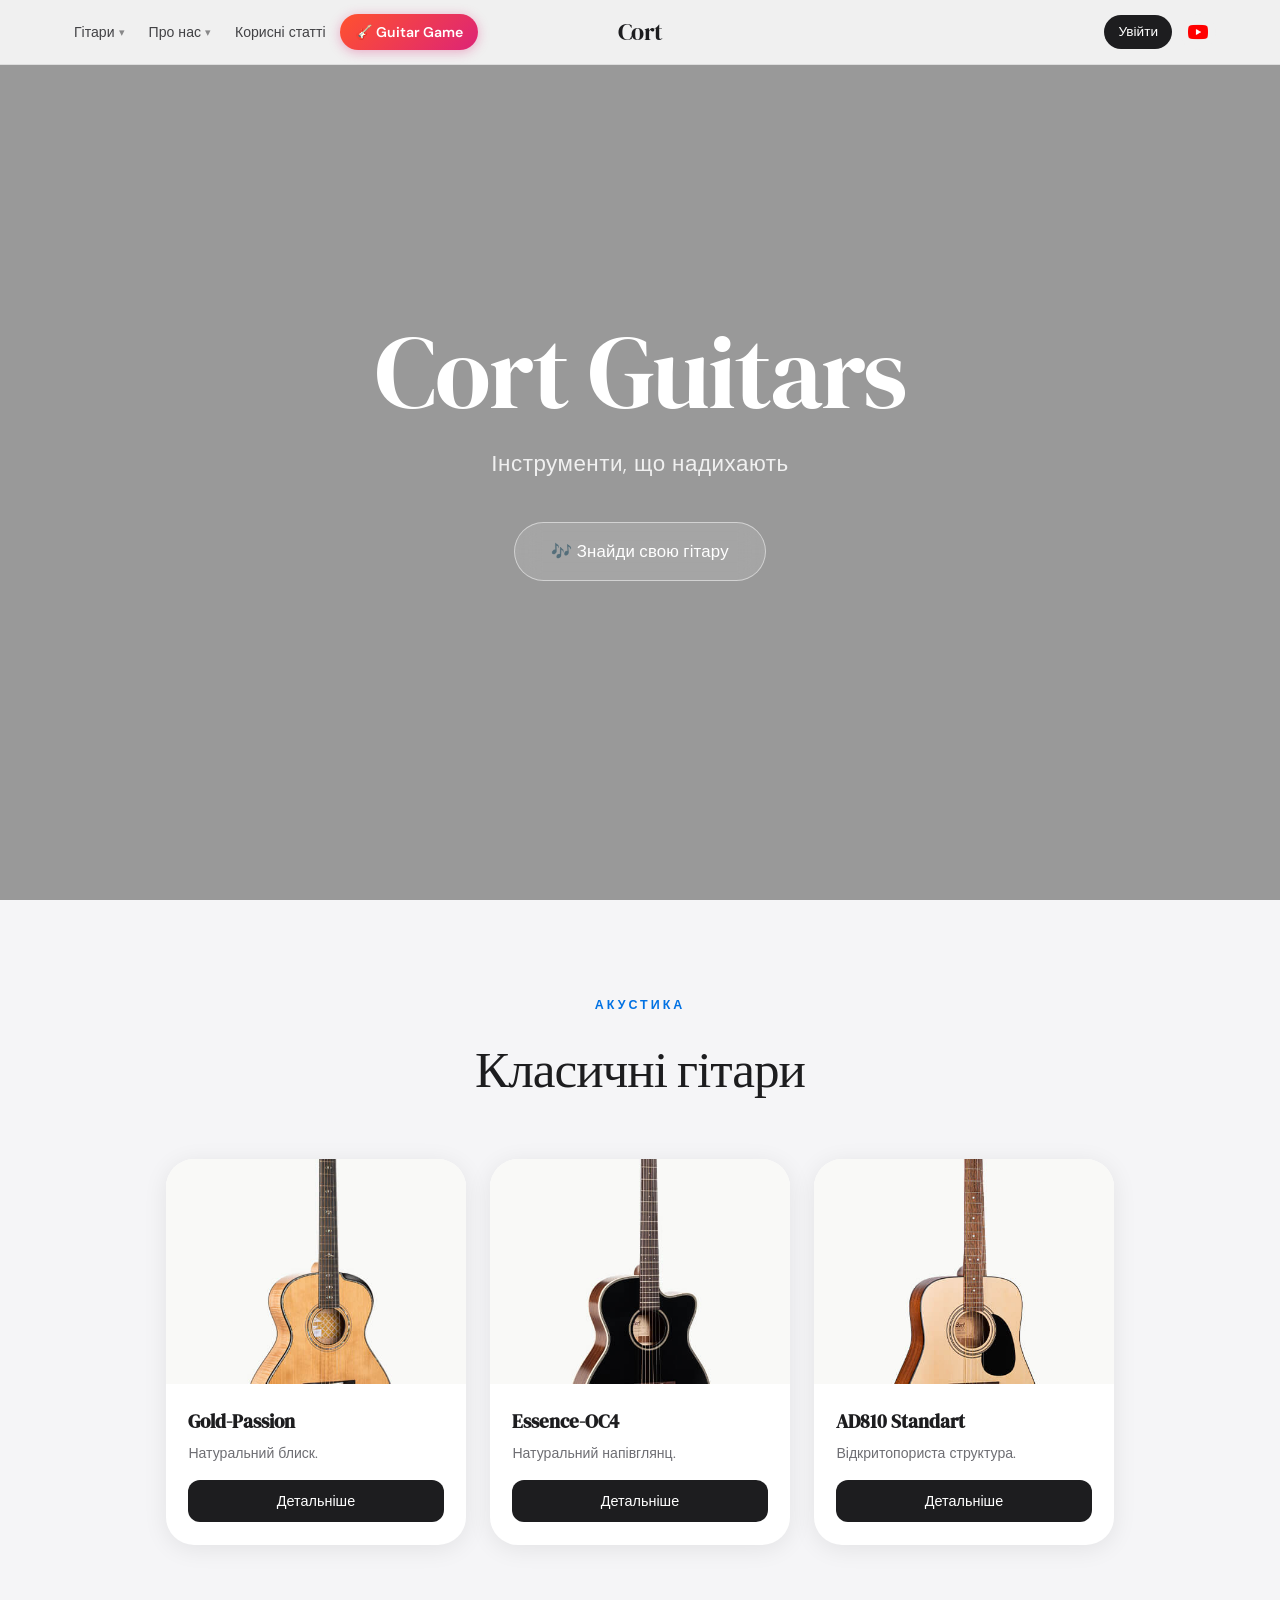
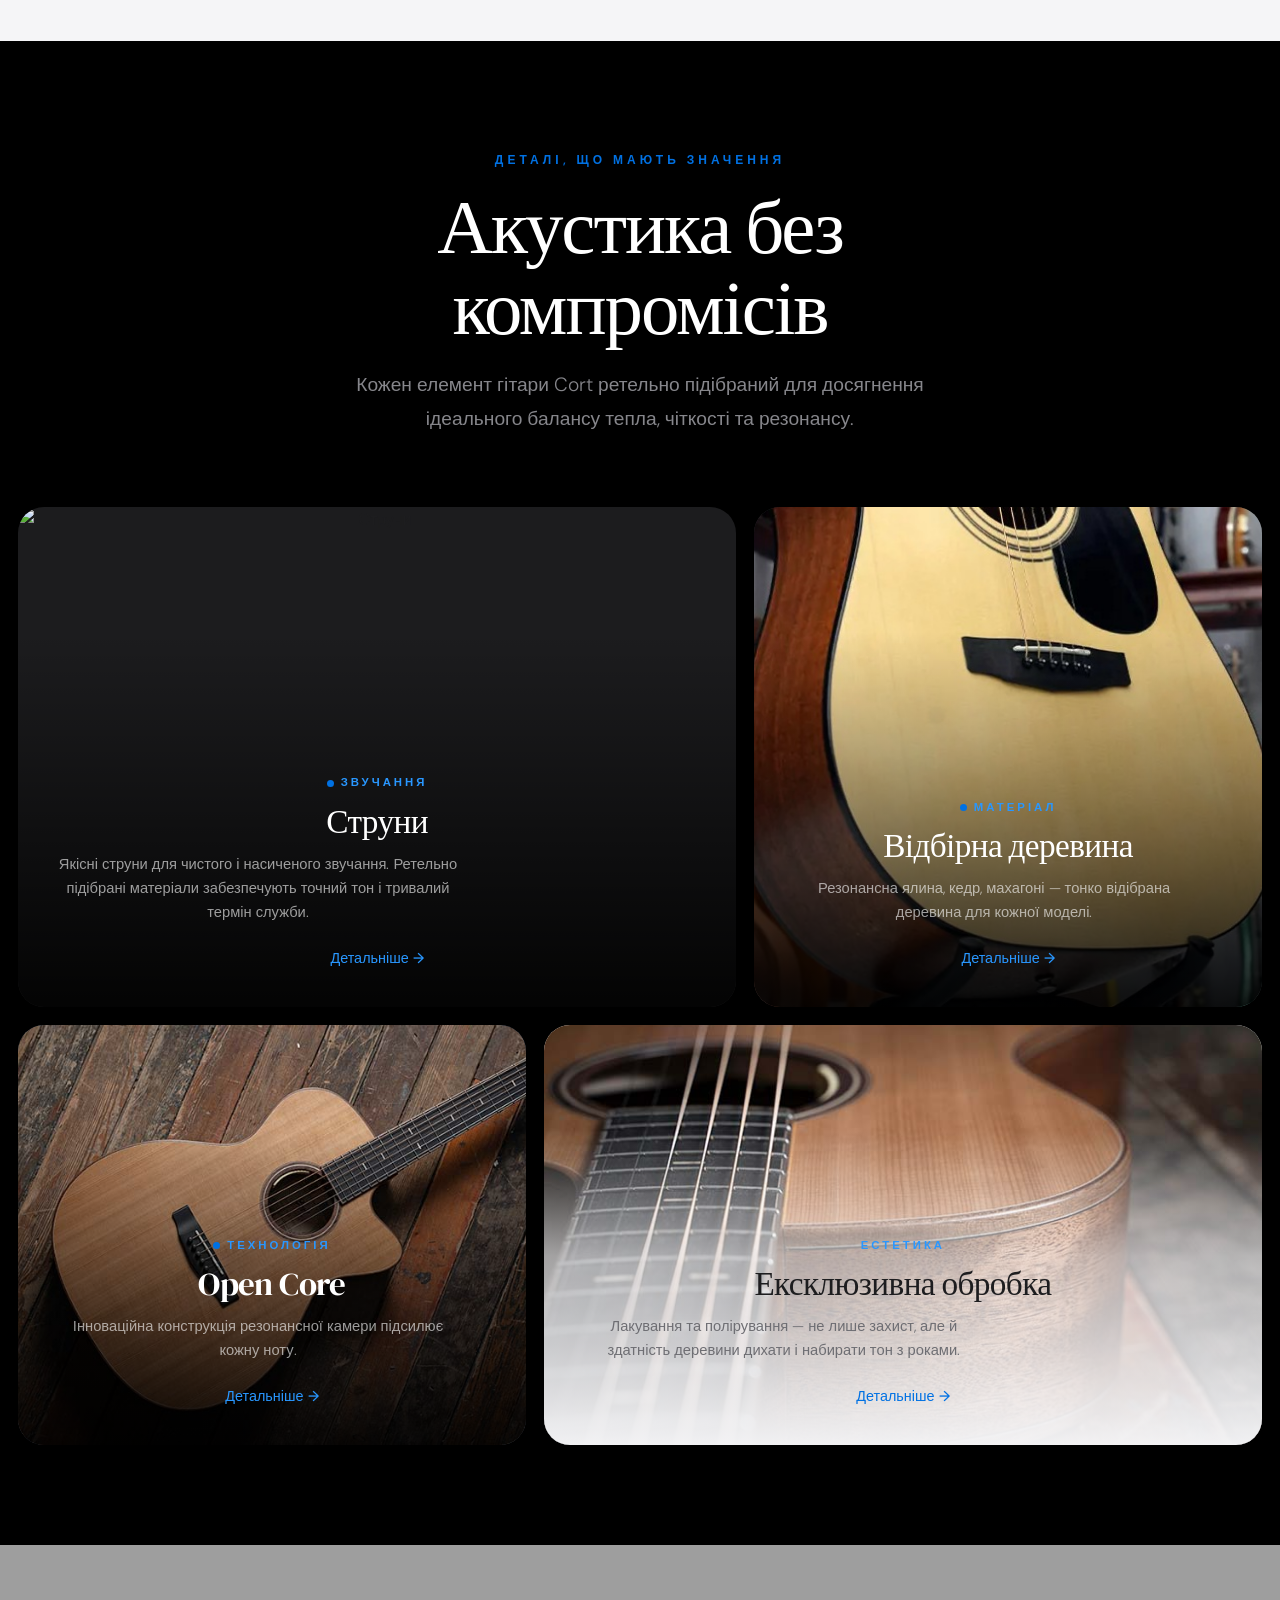
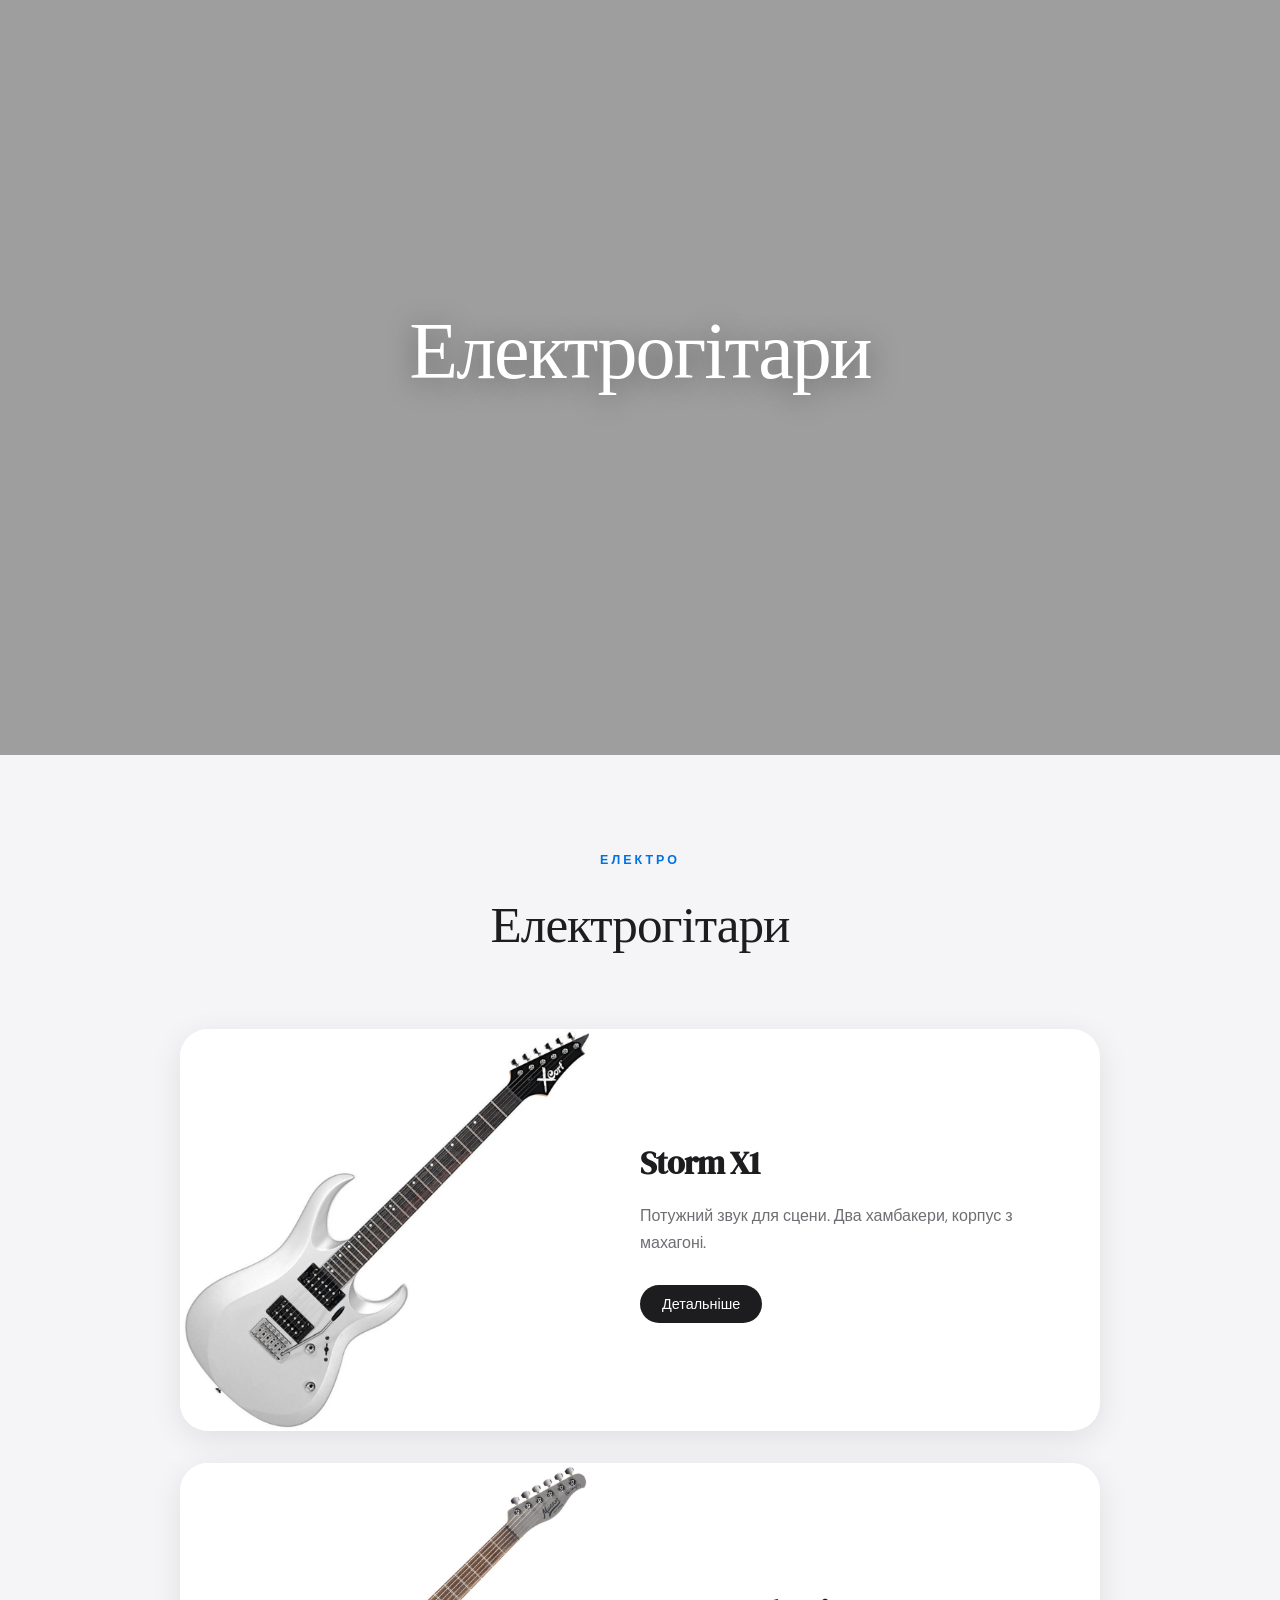
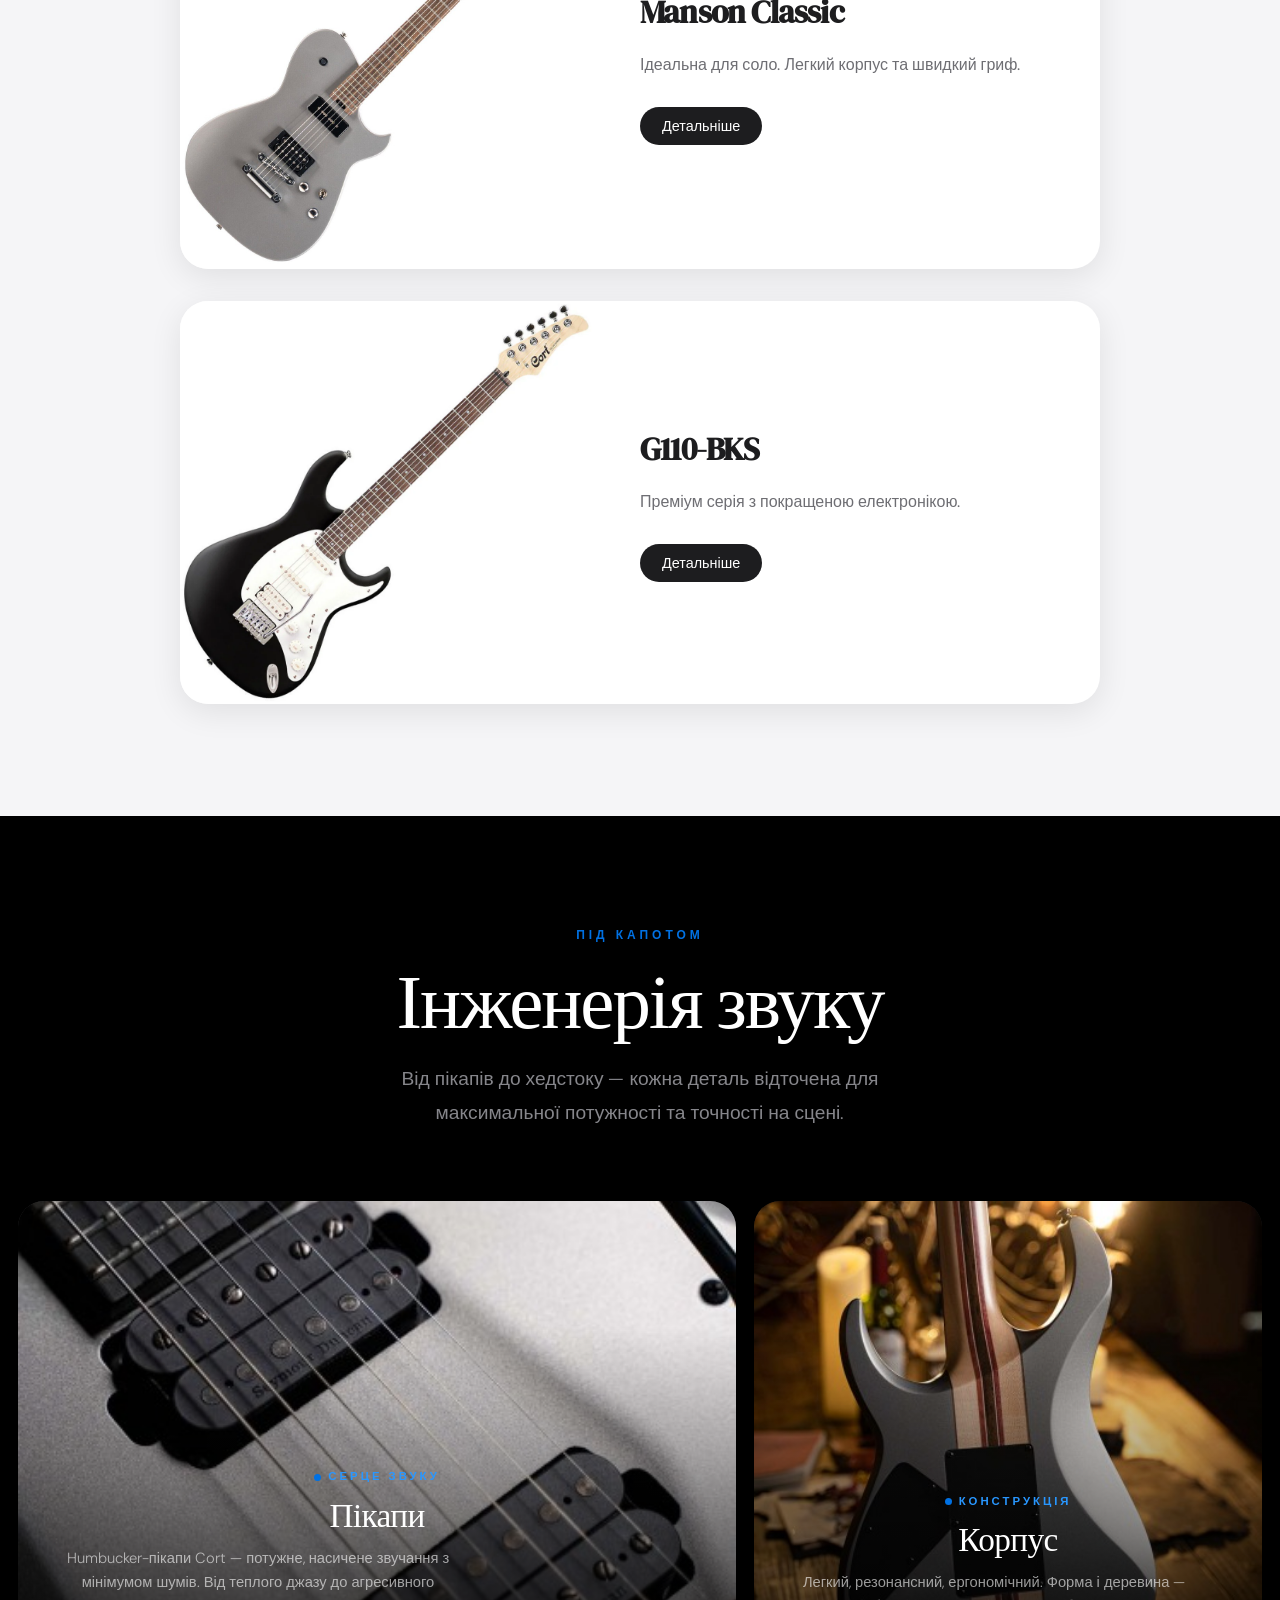
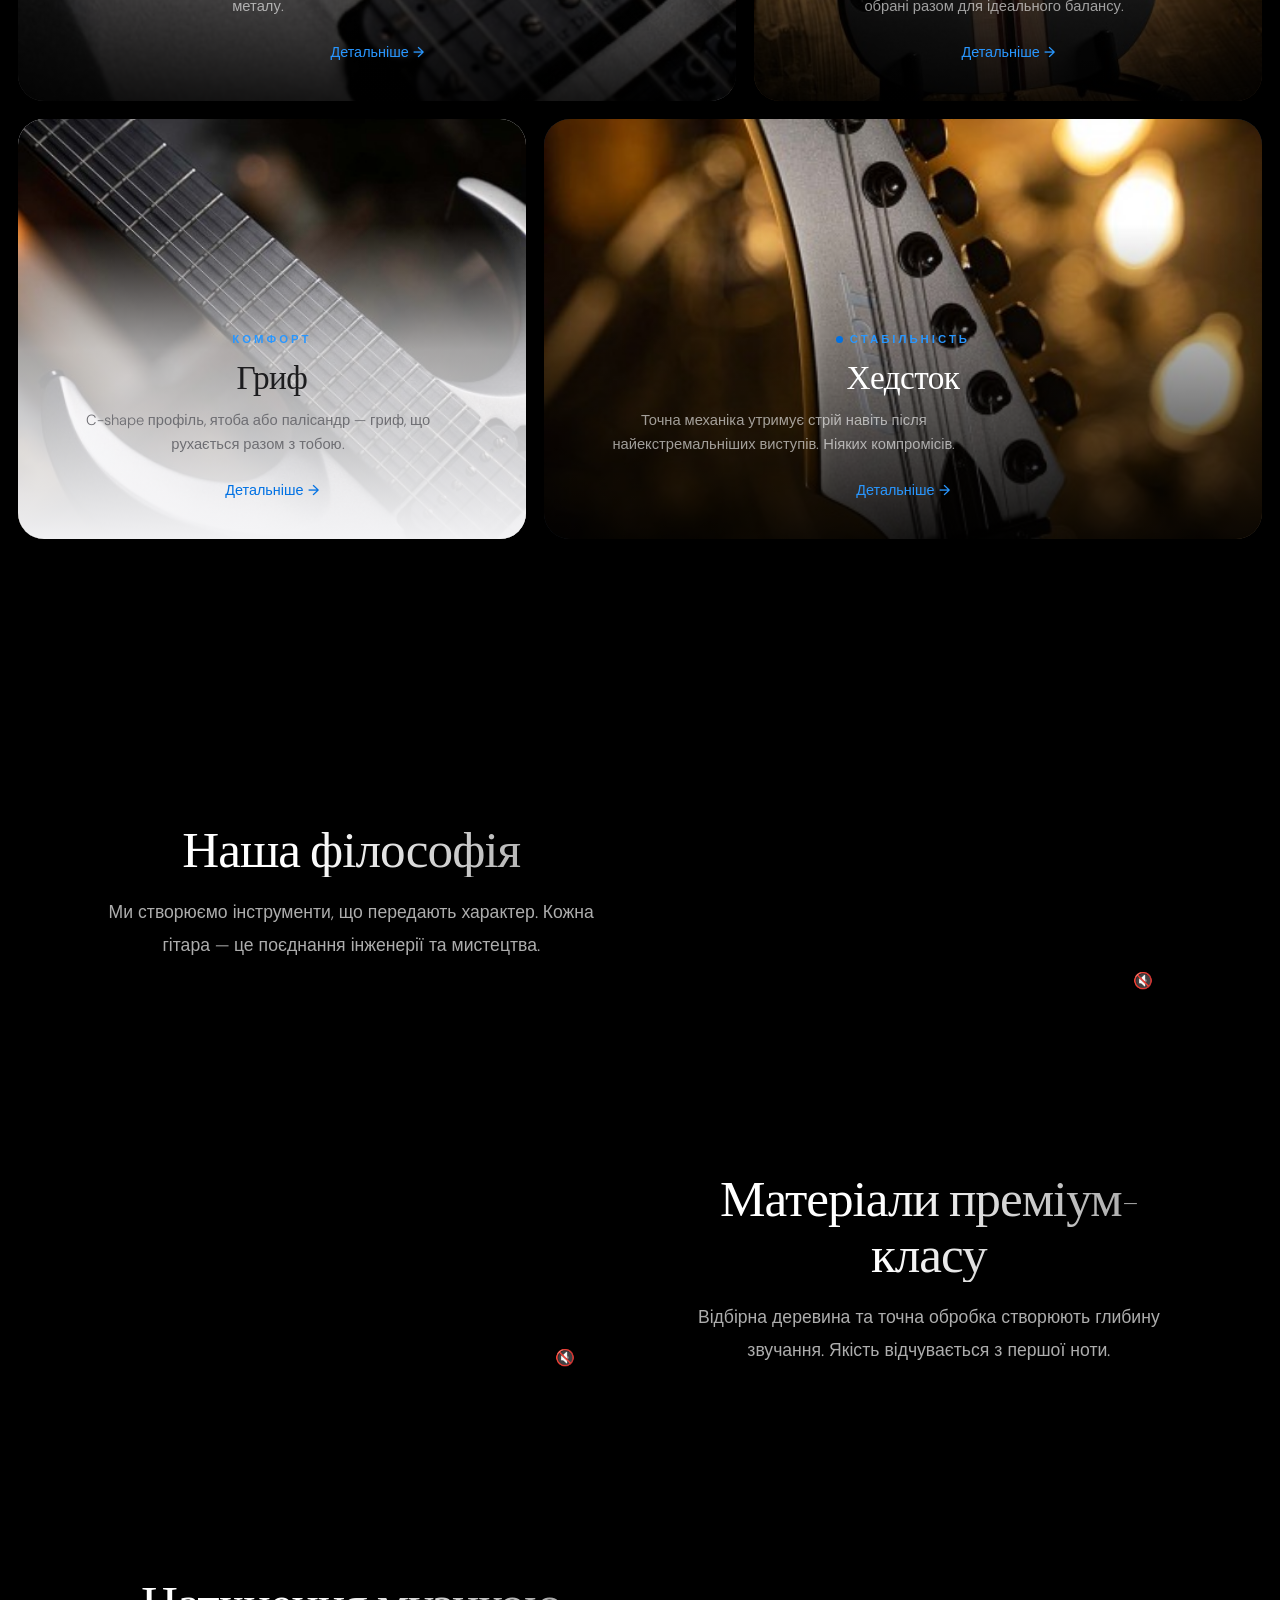
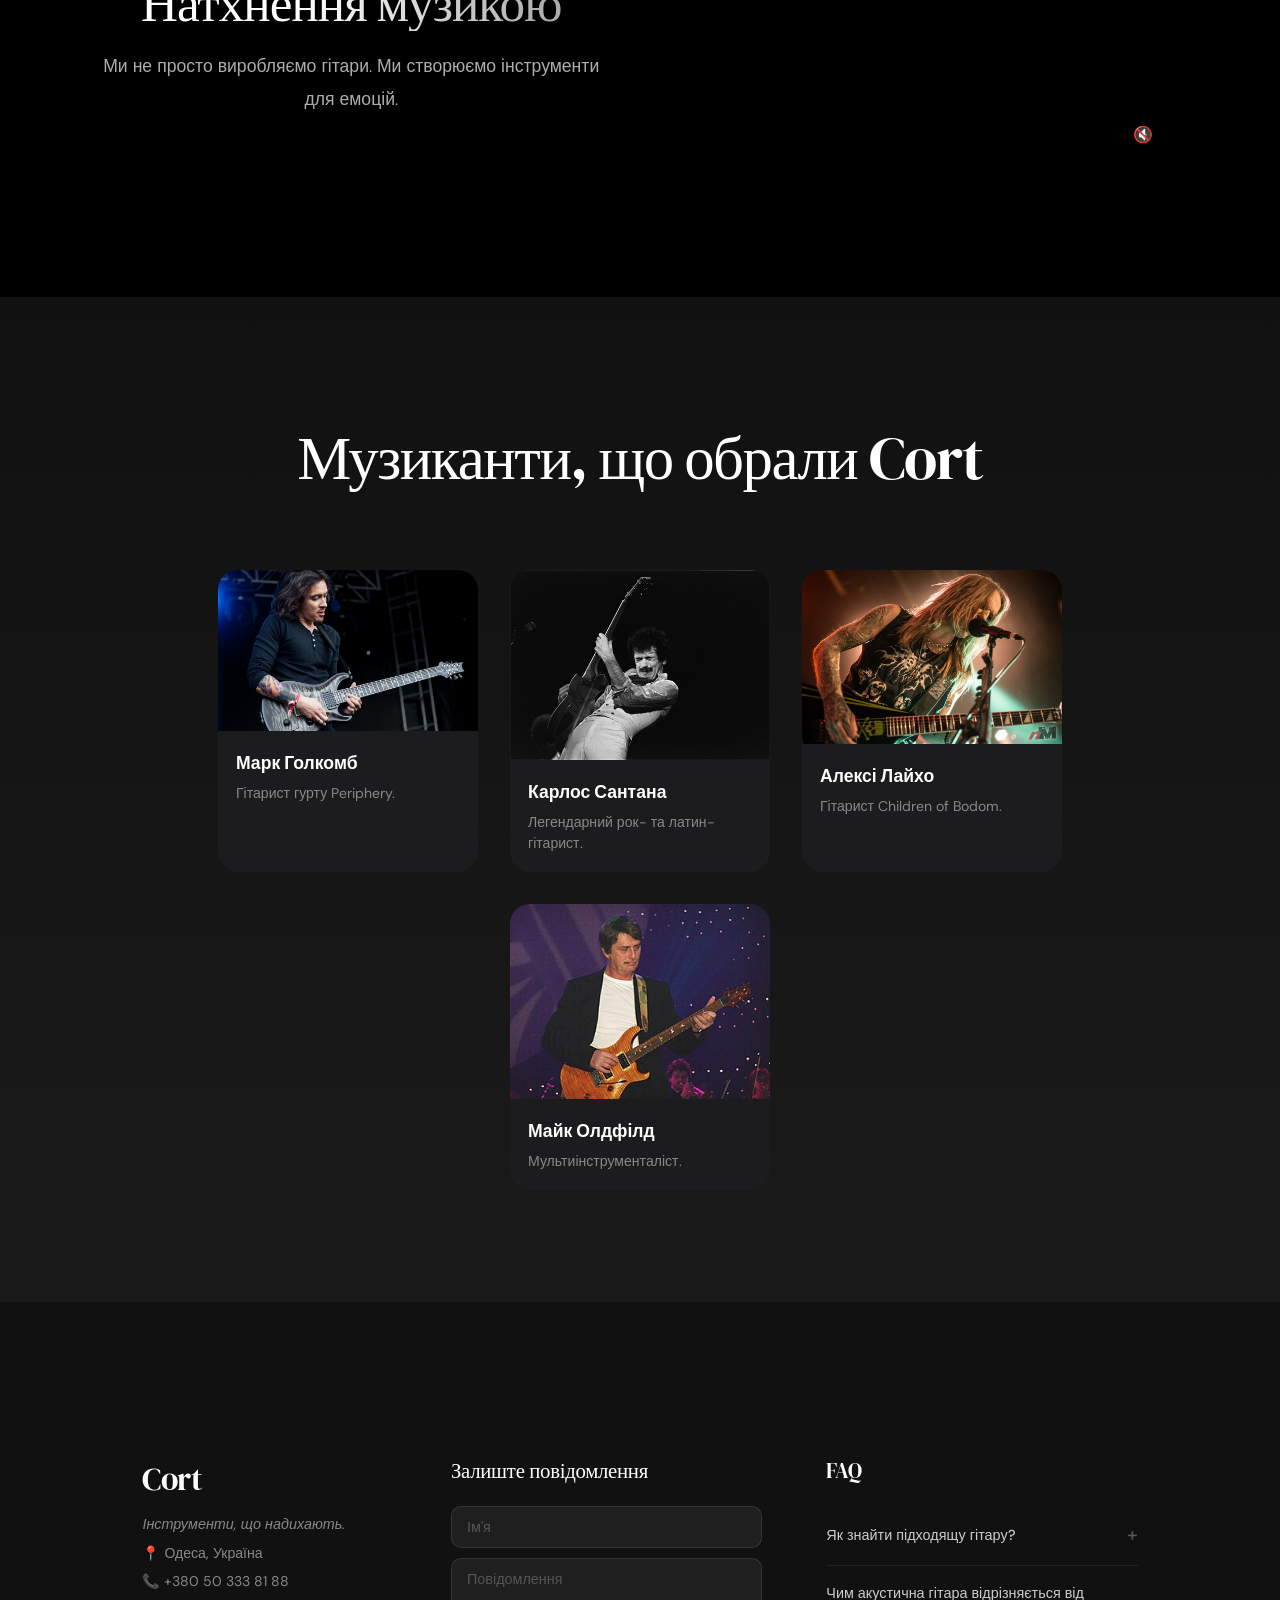
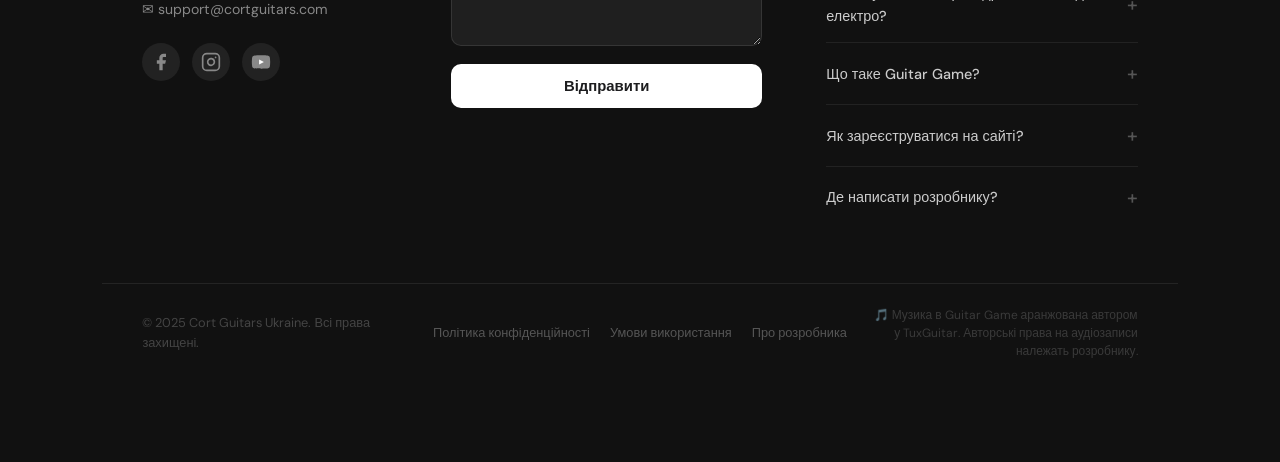
==== index.html @ 2a9e4565 "first commit" ====
<!DOCTYPE html>
<html lang="uk">
<head>
  <meta charset="UTF-8">
  <meta name="viewport" content="width=device-width, initial-scale=1.0, viewport-fit=cover">
  <title>Cort Guitars</title>
  <link rel="stylesheet" href="css/style.css">
</head>
<body>

<header class="navbar">
  <div class="navbar-container">
    <div class="logo">Cort</div>

    <nav class="nav-left" id="navLeft">

      <div class="nav-dropdown" id="dd-guitars">
        <button class="nav-dropdown-trigger" aria-expanded="false">Гітари</button>
        <div class="nav-dropdown-menu">
          <a href="#section1"><span class="dd-icon">&#127928;</span> Акустичні гітари</a>
          <a href="#electric-guitars"><span class="dd-icon">&#9889;</span> Електрогітари</a>
        </div>
      </div>

      <div class="nav-dropdown" id="dd-about">
        <button class="nav-dropdown-trigger" aria-expanded="false">Про нас</button>
        <div class="nav-dropdown-menu">
          <a href="#about-premium"><span class="dd-icon">&#127981;</span> Про компанію</a>
          <a href="about-developer.html"><span class="dd-icon">&#128104;&#8205;&#128187;</span> Про розробника</a>
        </div>
      </div>

      <a href="blog.html">Корисні статті</a>
      <a href="game.html" class="game-btn">&#127928; Guitar Game</a>
    </nav>

    <div class="nav-right">
      <a href="auth.html" class="btn" id="registerBtn">Увійти</a>
      <div id="userContainer" style="display:none; align-items:center; gap:0.5rem;">
        <img src="images/user-icon.png" alt="User" style="width:28px;height:28px;border-radius:50%;object-fit:cover;">
        <span id="userName" style="font-size:0.82rem;max-width:110px;overflow:hidden;text-overflow:ellipsis;white-space:nowrap;color:#232323;"></span>
      </div>
      <a href="https://www.youtube.com/@CortGuitarCo" class="yt-btn" title="YouTube" target="_blank" rel="noopener">
        <img src="images/youtube-logo.png" alt="YouTube">
      </a>
    </div>

    <button class="burger" id="burgerBtn" aria-label="Меню" aria-expanded="false">
      <span></span><span></span><span></span>
    </button>
  </div>
</header>

<!-- HERO -->
<section id="hero">
  <div class="hero-content">
    <h1>Cort Guitars</h1>
    <p>Інструменти, що надихають</p>
    <a href="guitar-quiz.html" class="btn btn-quiz">&#127926; Знайди свою гітару</a>
  </div>
</section>

<!-- КЛАСИЧНІ ГІТАРИ -->
<section id="section1">
  <span class="section-eyebrow">Акустика</span>
  <h2 class="section-title">Класичні гітари</h2>
  <div class="cards-container">
    <div class="card">
      <img src="images/Cort1.jpg" alt="Gold-Passion">
      <div class="card-body">
        <h3>Gold-Passion</h3>
        <p>Натуральний блиск.</p>
        <button class="details-btn" data-index="0">Детальніше</button>
      </div>
    </div>
    <div class="card">
      <img src="images/Cort2.jpg" alt="Essence-OC4">
      <div class="card-body">
        <h3>Essence-OC4</h3>
        <p>Натуральний напівглянц.</p>
        <button class="details-btn" data-index="1">Детальніше</button>
      </div>
    </div>
    <div class="card">
      <img src="images/Cort3.jpg" alt="AD810 Standart">
      <div class="card-body">
        <h3>AD810 Standart</h3>
        <p>Відкритопориста структура.</p>
        <button class="details-btn" data-index="2">Детальніше</button>
      </div>
    </div>
  </div>
</section>

<!-- Модалка класичних гітар -->
<div id="guitarSectionModal" class="modal">
  <div class="modal-content">
    <span id="closeSectionModal" class="close">&times;</span>
    <img id="modalSectionImg" src="" alt="">
    <h3 id="modalSectionTitle"></h3>
    <p id="modalSectionDesc"></p>
  </div>
</div>

<!-- ХАРАКТЕРИСТИКИ АКУСТИЧНИХ — BENTO -->
<section id="features" class="apple-features-section">
  <div class="apple-section-header">
    <span class="section-eyebrow">Деталі, що мають значення</span>
    <h2>Акустика без компромісів</h2>
    <p>Кожен елемент гітари Cort ретельно підібраний для досягнення ідеального балансу тепла, чіткості та резонансу.</p>
  </div>
  <div class="apple-bento">

    <div class="bento-cell bento-cell--large bento-cell--dark">
      <img src="images/strings.jpg" alt="Струни" class="bento-cell__img">
      <div class="bento-cell__overlay"></div>
      <div class="bento-cell__body">
        <span class="bento-cell__eyebrow"><span class="bento-cell__dot"></span>Звучання</span>
        <h3 class="bento-cell__title">Струни</h3>
        <p class="bento-cell__desc">Якісні струни для чистого і насиченого звучання. Ретельно підібрані матеріали забезпечують точний тон і тривалий термін служби.</p>
        <button class="bento-cell__btn feature-btn" data-feature="strings">Детальніше</button>
      </div>
    </div>

    <div class="bento-cell bento-cell--medium bento-cell--stone">
      <img src="images/wood.jpg" alt="Дерево" class="bento-cell__img">
      <div class="bento-cell__overlay"></div>
      <div class="bento-cell__body">
        <span class="bento-cell__eyebrow"><span class="bento-cell__dot"></span>Матеріал</span>
        <h3 class="bento-cell__title">Відбірна деревина</h3>
        <p class="bento-cell__desc">Резонансна ялина, кедр, махагоні — тонко відібрана деревина для кожної моделі.</p>
        <button class="bento-cell__btn feature-btn" data-feature="wood">Детальніше</button>
      </div>
    </div>

    <div class="bento-cell bento-cell--medium-r bento-cell--blue">
      <img src="images/opencore.jpg" alt="Open Core" class="bento-cell__img">
      <div class="bento-cell__overlay"></div>
      <div class="bento-cell__body">
        <span class="bento-cell__eyebrow"><span class="bento-cell__dot"></span>Технологія</span>
        <h3 class="bento-cell__title">Open Core</h3>
        <p class="bento-cell__desc">Інноваційна конструкція резонансної камери підсилює кожну ноту.</p>
        <button class="bento-cell__btn feature-btn" data-feature="open-core">Детальніше</button>
      </div>
    </div>

    <div class="bento-cell bento-cell--large-r bento-cell--cream">
      <img src="images/finish.jpg" alt="Обробка" class="bento-cell__img">
      <div class="bento-cell__overlay-light"></div>
      <div class="bento-cell__body bento-cell__body--light">
        <span class="bento-cell__eyebrow">Естетика</span>
        <h3 class="bento-cell__title bento-cell__title--dark">Ексклюзивна обробка</h3>
        <p class="bento-cell__desc bento-cell__desc--dark">Лакування та полірування — не лише захист, але й здатність деревини дихати і набирати тон з роками.</p>
        <button class="bento-cell__btn bento-cell__btn--dark feature-btn" data-feature="finish">Детальніше</button>
      </div>
    </div>

  </div>
</section>

<!-- Модалка характеристик класичних -->
<div id="featureModal" class="modal">
  <div class="modal-content">
    <span class="close">&times;</span>
    <img id="featureModalImg" src="" alt="">
    <h3 id="featureModalTitle"></h3>
    <p id="featureModalDesc"></p>
    <video id="featureModalVideo" controls style="width:100%;margin-top:1rem;">
      <source src="" type="video/mp4">
    </video>
  </div>
</div>

<!-- ELECTRIC HERO -->
<div class="electric-hero">
  <video class="electric-video" autoplay muted loop playsinline>
    <source src="videos/electric-hero.mp4" type="video/mp4">
  </video>
  <h2 class="electric-title">Електрогітари</h2>
</div>

<!-- ЕЛЕКТРОГІТАРИ — КАРТКИ -->
<section id="electric-guitars">
  <span class="section-eyebrow">Електро</span>
  <h2 class="section-title">Електрогітари</h2>
  <div class="card-container">
    <div class="electric-card">
      <div class="electric-img"><img src="images/x1.jpg" alt="Storm X1"></div>
      <div class="electric-text">
        <h3>Storm X1</h3>
        <p>Потужний звук для сцени. Два хамбакери, корпус з махагоні.</p>
        <button class="guitar-btn" data-guitar="storm">Детальніше</button>
      </div>
    </div>
    <div class="electric-card">
      <div class="electric-img"><img src="images/Manson.jpg" alt="Manson Classic"></div>
      <div class="electric-text">
        <h3>Manson Classic</h3>
        <p>Ідеальна для соло. Легкий корпус та швидкий гриф.</p>
        <button class="guitar-btn" data-guitar="phantom">Детальніше</button>
      </div>
    </div>
    <div class="electric-card">
      <div class="electric-img"><img src="images/G110-BKS.jpg" alt="G110-BKS"></div>
      <div class="electric-text">
        <h3>G110-BKS</h3>
        <p>Преміум серія з покращеною електронікою.</p>
        <button class="guitar-btn" data-guitar="nova">Детальніше</button>
      </div>
    </div>
  </div>
</section>

<!-- Модалка електрогітар -->
<div id="guitarModal" class="modal">
  <div class="modal-content">
    <span id="closeGuitarModal" class="close">&times;</span>
    <img id="guitarModalImg" src="" alt="">
    <h3 id="guitarModalTitle"></h3>
    <p id="guitarModalDesc"></p>
  </div>
</div>

<!-- ХАРАКТЕРИСТИКИ ЕЛЕКТРОГІТАР — BENTO -->
<section id="electric-features" class="apple-features-section">
  <div class="apple-section-header">
    <span class="section-eyebrow">Під капотом</span>
    <h2>Інженерія звуку</h2>
    <p>Від пікапів до хедстоку — кожна деталь відточена для максимальної потужності та точності на сцені.</p>
  </div>
  <div class="apple-bento">

    <div class="bento-cell bento-cell--large bento-cell--stone">
      <img src="images/pickups.jpg" alt="Пікапи" class="bento-cell__img">
      <div class="bento-cell__overlay"></div>
      <div class="bento-cell__body">
        <span class="bento-cell__eyebrow"><span class="bento-cell__dot"></span>Серце звуку</span>
        <h3 class="bento-cell__title">Пікапи</h3>
        <p class="bento-cell__desc">Humbucker-пікапи Cort — потужне, насичене звучання з мінімумом шумів. Від теплого джазу до агресивного металу.</p>
        <button class="bento-cell__btn feature-btn" data-feature="pickups">Детальніше</button>
      </div>
    </div>

    <div class="bento-cell bento-cell--medium bento-cell--dark">
      <img src="images/body.jpg" alt="Корпус" class="bento-cell__img">
      <div class="bento-cell__overlay"></div>
      <div class="bento-cell__body">
        <span class="bento-cell__eyebrow"><span class="bento-cell__dot"></span>Конструкція</span>
        <h3 class="bento-cell__title">Корпус</h3>
        <p class="bento-cell__desc">Легкий, резонансний, ергономічний. Форма і деревина — обрані разом для ідеального балансу.</p>
        <button class="bento-cell__btn feature-btn" data-feature="body">Детальніше</button>
      </div>
    </div>

    <div class="bento-cell bento-cell--medium-r bento-cell--cream">
      <img src="images/neck.jpg" alt="Гриф" class="bento-cell__img">
      <div class="bento-cell__overlay-light"></div>
      <div class="bento-cell__body bento-cell__body--light">
        <span class="bento-cell__eyebrow">Комфорт</span>
        <h3 class="bento-cell__title bento-cell__title--dark">Гриф</h3>
        <p class="bento-cell__desc bento-cell__desc--dark">C-shape профіль, ятоба або палісандр — гриф, що рухається разом з тобою.</p>
        <button class="bento-cell__btn bento-cell__btn--dark feature-btn" data-feature="neck">Детальніше</button>
      </div>
    </div>

    <div class="bento-cell bento-cell--large-r bento-cell--blue">
      <img src="images/bridge.jpg" alt="Хедсток" class="bento-cell__img">
      <div class="bento-cell__overlay"></div>
      <div class="bento-cell__body">
        <span class="bento-cell__eyebrow"><span class="bento-cell__dot"></span>Стабільність</span>
        <h3 class="bento-cell__title">Хедсток</h3>
        <p class="bento-cell__desc">Точна механіка утримує стрій навіть після найекстремальніших виступів. Ніяких компромісів.</p>
        <button class="bento-cell__btn feature-btn" data-feature="bridge">Детальніше</button>
      </div>
    </div>

  </div>
</section>

<!-- Модалка характеристик електрогітар -->
<div id="electricFeaturesModal" class="modal">
  <div class="modal-content">
    <span id="closeElectricModal" class="close">&times;</span>
    <img id="electricModalImg" src="" alt="">
    <h3 id="electricModalTitle"></h3>
    <p id="electricModalDesc"></p>
  </div>
</div>

<!-- ПРО НАС -->
<section id="about-premium">
  <div class="about-row">
    <div class="about-content">
      <h2>Наша філософія</h2>
      <p>Ми створюємо інструменти, що передають характер. Кожна гітара — це поєднання інженерії та мистецтва.</p>
    </div>
    <div class="about-media">
      <video src="videos/about1.mp4" autoplay muted loop playsinline></video>
      <button class="sound-toggle">&#128263;</button>
    </div>
  </div>
  <div class="about-row reverse">
    <div class="about-content">
      <h2>Матеріали преміум-класу</h2>
      <p>Відбірна деревина та точна обробка створюють глибину звучання. Якість відчувається з першої ноти.</p>
    </div>
    <div class="about-media">
      <video src="videos/about2.mp4" autoplay muted loop playsinline></video>
      <button class="sound-toggle">&#128263;</button>
    </div>
  </div>
  <div class="about-row">
    <div class="about-content">
      <h2>Натхнення музикою</h2>
      <p>Ми не просто виробляємо гітари. Ми створюємо інструменти для емоцій.</p>
    </div>
    <div class="about-media">
      <video src="videos/about3.mp4" autoplay muted loop playsinline></video>
      <button class="sound-toggle">&#128263;</button>
    </div>
  </div>
</section>

<!-- ЗНАМЕНИТІ МУЗИКАНТИ -->
<section id="celebrities" class="celeb-section">
  <h2 class="celeb-title reveal">Музиканти, що обрали Cort</h2>
  <div class="celeb-container">
    <div class="celeb-card reveal">
      <img src="images/celeb1.jpg" alt="Марк Голкомб">
      <div class="celeb-info"><h3>Марк Голкомб</h3><p>Гітарист гурту Periphery.</p></div>
    </div>
    <div class="celeb-card reveal">
      <img src="images/celeb2.jpg" alt="Карлос Сантана">
      <div class="celeb-info"><h3>Карлос Сантана</h3><p>Легендарний рок- та латин-гітарист.</p></div>
    </div>
    <div class="celeb-card reveal">
      <img src="images/celeb3.jpg" alt="Алексі Лайхо">
      <div class="celeb-info"><h3>Алексі Лайхо</h3><p>Гітарист Children of Bodom.</p></div>
    </div>
    <div class="celeb-card reveal">
      <img src="images/celeb4.jpg" alt="Майк Олдфілд">
      <div class="celeb-info"><h3>Майк Олдфілд</h3><p>Мультиінструменталіст.</p></div>
    </div>
  </div>
</section>

<!-- FOOTER -->
<footer id="footer">

  <div class="footer-top">

    <div class="footer-info">
      <div class="footer-logo">Cort</div>
      <p class="footer-tagline">Інструменти, що надихають.</p>
      <div class="footer-contacts">
        <p>&#128205; Одеса, Україна</p>
        <p>&#128222; +380 50 333 81 88</p>
        <p>&#9993; <a href="mailto:support@cortguitars.com">support@cortguitars.com</a></p>
      </div>
      <div class="footer-socials">
        <a href="https://www.facebook.com/CortGuitarCo/?locale=ru_RU" aria-label="Facebook">
          <svg width="20" height="20" viewBox="0 0 24 24" fill="currentColor"><path d="M18 2h-3a5 5 0 0 0-5 5v3H7v4h3v8h4v-8h3l1-4h-4V7a1 1 0 0 1 1-1h3z"/></svg>
        </a>
        <a href="https://www.instagram.com/cort_guitars/" aria-label="Instagram">
          <svg width="20" height="20" viewBox="0 0 24 24" fill="none" stroke="currentColor" stroke-width="2" stroke-linecap="round" stroke-linejoin="round"><rect x="2" y="2" width="20" height="20" rx="5" ry="5"/><path d="M16 11.37A4 4 0 1 1 12.63 8 4 4 0 0 1 16 11.37z"/><line x1="17.5" y1="6.5" x2="17.51" y2="6.5"/></svg>
        </a>
        <a href="https://www.youtube.com/@CortGuitarCo" target="_blank" rel="noopener" aria-label="YouTube">
          <svg width="20" height="20" viewBox="0 0 24 24" fill="currentColor"><path d="M22.54 6.42a2.78 2.78 0 0 0-1.95-1.96C18.88 4 12 4 12 4s-6.88 0-8.59.46A2.78 2.78 0 0 0 1.46 6.42 29 29 0 0 0 1 12a29 29 0 0 0 .46 5.58 2.78 2.78 0 0 0 1.95 1.96C5.12 20 12 20 12 20s6.88 0 8.59-.46a2.78 2.78 0 0 0 1.96-1.96A29 29 0 0 0 23 12a29 29 0 0 0-.46-5.58z"/><polygon points="9.75 15.02 15.5 12 9.75 8.98 9.75 15.02" fill="#fff"/></svg>
        </a>
      </div>
    </div>

    <div class="footer-form">
      <h3>Залиште повідомлення</h3>
      <form id="contactForm">
        <input type="text" name="name" placeholder="Ім'я" required>
        <textarea name="message" placeholder="Повідомлення" required></textarea>
        <button type="submit" class="btn">Відправити</button>
        <p id="formStatus" class="form-status"></p>
      </form>
    </div>

    <div class="footer-faq">
      <h3>FAQ</h3>
      <div class="faq-list">
        <details class="faq-item">
          <summary>Як знайти підходящу гітару?</summary>
          <p>Пройди наш <a href="guitar-quiz.html">тест підбору гітари</a> — 6 запитань і ти отримаєш персональну рекомендацію з моделями Cort.</p>
        </details>
        <details class="faq-item">
          <summary>Чим акустична гітара відрізняється від електро?</summary>
          <p>Акустична не потребує підсилювача — ідеальна для дому та вулиці. Електрогітара підходить для сцени та складних стилів, але потребує підсилювач.</p>
        </details>
        <details class="faq-item">
          <summary>Що таке Guitar Game?</summary>
          <p>Ритм-гра прямо у браузері. Треба влучати в ноти в такт музиці. Доступна після входу в акаунт, є кілька рівнів і таблиця рекордів.</p>
        </details>
        <details class="faq-item">
          <summary>Як зареєструватися на сайті?</summary>
          <p>Натисни «Увійти» у верхній панелі. Реєстрація і вхід — на одній сторінці, просто введи email та пароль.</p>
        </details>
        <details class="faq-item">
          <summary>Де написати розробнику?</summary>
          <p>Заповни форму поруч (потрібен акаунт), або напиши на <a href="mailto:support@cortguitars.com">support@cortguitars.com</a>.</p>
        </details>
      </div>
    </div>

  </div>

  <div class="footer-bottom">
    <div class="footer-bottom-left">
      <span>&copy; 2025 Cort Guitars Ukraine. Всі права захищені.</span>
    </div>
    <div class="footer-bottom-center">
      <a href="privacy.html">Політика конфіденційності</a>
      <a href="terms.html">Умови використання</a>
      <a href="about-developer.html">Про розробника</a>
    </div>
    <div class="footer-bottom-right">
      <span>&#127925; Музика в Guitar Game аранжована автором у TuxGuitar. Авторські права на аудіозаписи належать розробнику.</span>
    </div>
  </div>

</footer>

<!-- FIREBASE COMPAT (для footer.js) -->
<script src="https://www.gstatic.com/firebasejs/10.12.0/firebase-app-compat.js"></script>
<script src="https://www.gstatic.com/firebasejs/10.12.0/firebase-firestore-compat.js"></script>
<script src="https://www.gstatic.com/firebasejs/10.12.0/firebase-auth-compat.js"></script>
<script>
  if (!firebase.apps.length) {
    firebase.initializeApp({
      apiKey: "AIzaSyDTrXDCi_O9UMQRbP5tqvstgZZxq5y9kmA",
      authDomain: "useraut-58945.firebaseapp.com",
      projectId: "useraut-58945",
      storageBucket: "useraut-58945.firebasestorage.app",
      messagingSenderId: "181937486925",
      appId: "1:181937486925:web:9257dd4a234abf4ec47004"
    });
  }
</script>

<!-- ЗВИЧАЙНІ СКРИПТИ -->
<script src="js/heroSlider.js"></script>
<script src="js/guitarModal.js"></script>
<script src="js/electric-features.js"></script>
<script src="js/scroll.js"></script>
<script src="js/about.js"></script>
<script src="js/about-celeb.js"></script>
<script src="js/footer.js"></script>

<!-- МОДУЛЬНІ СКРИПТИ -->
<script type="module" src="js/electric.js"></script>
<script type="module" src="js/features.js"></script>
<script type="module" src="js/userStatus.js"></script>

<!-- BENTO SCROLL-REVEAL -->
<script>
(function () {
  function initReveal() {
    var io = new IntersectionObserver(function(entries) {
      entries.forEach(function(entry) {
        if (entry.isIntersecting) {
          entry.target.classList.add('in-view');
          io.unobserve(entry.target);
        }
      });
    }, { threshold: 0.1 });

    document.querySelectorAll('.apple-section-header').forEach(function(el) { io.observe(el); });
    document.querySelectorAll('.bento-cell').forEach(function(el) { io.observe(el); });
  }

  if (document.readyState === 'loading') {
    document.addEventListener('DOMContentLoaded', initReveal);
  } else {
    initReveal();
  }
})();
</script>

<!-- БЛОКУВАННЯ ГРИ (module) -->
<script type="module">
import { getAuth } from "https://www.gstatic.com/firebasejs/10.12.0/firebase-auth.js";
import { initializeApp, getApps } from "https://www.gstatic.com/firebasejs/10.12.0/firebase-app.js";
var cfg = {
  apiKey: "AIzaSyDTrXDCi_O9UMQRbP5tqvstgZZxq5y9kmA",
  authDomain: "useraut-58945.firebaseapp.com",
  projectId: "useraut-58945",
  storageBucket: "useraut-58945.firebasestorage.app",
  messagingSenderId: "181937486925",
  appId: "1:181937486925:web:9257dd4a234abf4ec47004"
};
var app = getApps().length ? getApps()[0] : initializeApp(cfg);
var auth = getAuth(app);
var gameBtn = document.querySelector(".game-btn");
if (gameBtn) {
  gameBtn.addEventListener("click", function(e) {
    if (!auth.currentUser) { e.preventDefault(); alert("Щоб грати, увійдіть на свій акаунт."); }
  });
}
</script>

<!-- ГАМБУРГЕР + DROPDOWN -->
<script>
(function() {
  var burger  = document.getElementById("burgerBtn");
  var navLeft = document.getElementById("navLeft");

  burger.addEventListener("click", function() {
    var isOpen = navLeft.classList.toggle("open");
    burger.classList.toggle("active", isOpen);
    burger.setAttribute("aria-expanded", String(isOpen));
  });

  navLeft.querySelectorAll("a").forEach(function(link) {
    link.addEventListener("click", function() {
      navLeft.classList.remove("open");
      burger.classList.remove("active");
      burger.setAttribute("aria-expanded", "false");
    });
  });

  document.querySelectorAll(".nav-dropdown").forEach(function(dd) {
    var trigger = dd.querySelector(".nav-dropdown-trigger");
    trigger.addEventListener("click", function(e) {
      e.stopPropagation();
      var isOpen = dd.classList.toggle("open");
      trigger.setAttribute("aria-expanded", String(isOpen));
    });
  });

  document.addEventListener("click", function(e) {
    if (!e.target.closest(".nav-dropdown")) {
      document.querySelectorAll(".nav-dropdown.open").forEach(function(dd) {
        dd.classList.remove("open");
        dd.querySelector(".nav-dropdown-trigger").setAttribute("aria-expanded", "false");
      });
    }
  });
})();
</script>

</body>
</html>
---- css/style.css ----
/* =====================================================================
   CORT GUITARS — style.css   (Apple-inspired redesign)
   Google Fonts: DM Sans (body) + DM Serif Display (headings)
   ===================================================================== */

@import url('https://fonts.googleapis.com/css2?family=DM+Sans:wght@300;400;500;600&family=DM+Serif+Display:ital@0;1&display=swap');

/* ── Змінні ─────────────────────────────────────────────────────────── */
:root {
  --font-head:  'DM Serif Display', Georgia, serif;
  --font-body:  'DM Sans', -apple-system, sans-serif;
  --black:      #1d1d1f;
  --gray-1:     #424245;
  --gray-2:     #6e6e73;
  --gray-3:     #86868b;
  --gray-bg:    #f5f5f7;
  --white:      #ffffff;
  --accent:     #0071e3;    /* Apple синій */
  --radius-lg:  28px;
  --radius-md:  16px;
  --transition: 0.38s cubic-bezier(.25,.8,.25,1);
}

/* ── Скидання ────────────────────────────────────────────────────────── */
*, *::before, *::after { box-sizing: border-box; margin: 0; padding: 0; }

html { -webkit-font-smoothing: antialiased; }

body {
  font-family: var(--font-body);
  color: var(--black);
  background: var(--white);
  line-height: 1.6;
  overflow-x: hidden;
}

a { text-decoration: none; color: inherit; }
img { max-width: 100%; height: auto; display: block; }


/* ═══════════════════════════════════════════════════════════════════
   NAVBAR
   ═══════════════════════════════════════════════════════════════════ */

.navbar {
  width: 100%;
  background: rgba(255,255,255,0.85);
  backdrop-filter: blur(20px) saturate(180%);
  -webkit-backdrop-filter: blur(20px) saturate(180%);
  border-bottom: 1px solid rgba(0,0,0,0.08);
  position: fixed;
  top: 0; left: 0;
  z-index: 1000;
}

.navbar-container {
  display: flex;
  justify-content: space-between;
  align-items: center;
  max-width: 1200px;
  margin: 0 auto;
  padding: 0 24px;
  min-height: 64px;
  position: relative;
}

.logo {
  position: absolute;
  left: 50%;
  transform: translateX(-50%);
  font-family: var(--font-head);
  font-size: 1.5rem;
  color: var(--black);
  letter-spacing: -0.5px;
  pointer-events: none;
}

/* ── Nav left ─────────────────────────────────────────────────────── */
.nav-left {
  display: flex;
  gap: 4px;
  align-items: center;
  flex: 1;
}

.nav-left > a,
.nav-dropdown > .nav-dropdown-trigger {
  color: var(--gray-1);
  font-size: 0.88rem;
  font-weight: 500;
  padding: 6px 10px;
  border-radius: 8px;
  white-space: nowrap;
  transition: background var(--transition), color var(--transition);
  cursor: pointer;
  border: none;
  background: none;
  font-family: var(--font-body);
}

.nav-left > a:hover,
.nav-dropdown > .nav-dropdown-trigger:hover {
  background: rgba(0,0,0,0.06);
  color: var(--black);
}

/* ── Кнопка гри ─────────────────────────────────────────────────── */
.game-btn {
  padding: 7px 15px !important;
  border-radius: 20px !important;
  font-weight: 600 !important;
  color: white !important;
  background: linear-gradient(135deg, #ff512f, #dd2476) !important;
  box-shadow: 0 2px 12px rgba(221,36,118,0.35);
  transition: all 0.3s ease;
  white-space: nowrap;
}

.game-btn:hover {
  transform: translateY(-1px) scale(1.03);
  box-shadow: 0 4px 20px rgba(221,36,118,0.5) !important;
  color: white !important;
  background: linear-gradient(135deg, #ff512f, #dd2476) !important;
}

.game-btn:active { transform: scale(0.97); }

/* ── Dropdown ────────────────────────────────────────────────────── */
.nav-dropdown {
  position: relative;
}

.nav-dropdown-trigger {
  display: flex;
  align-items: center;
  gap: 4px;
}

.nav-dropdown-trigger::after {
  content: "▾";
  font-size: 0.7rem;
  opacity: 0.6;
  transition: transform 0.25s;
}

.nav-dropdown:hover .nav-dropdown-trigger::after,
.nav-dropdown.open    .nav-dropdown-trigger::after {
  transform: rotate(180deg);
}

.nav-dropdown-menu {
  display: none;
  position: absolute;
  top: calc(100% + 8px);
  left: 50%;
  transform: translateX(-50%);
  background: rgba(255,255,255,0.96);
  backdrop-filter: blur(20px);
  border: 1px solid rgba(0,0,0,0.1);
  border-radius: 14px;
  padding: 8px;
  min-width: 210px;
  box-shadow: 0 20px 60px rgba(0,0,0,0.14);
  z-index: 999;
  animation: dropIn 0.2s ease;
}

@keyframes dropIn {
  from { opacity: 0; transform: translateX(-50%) translateY(-8px); }
  to   { opacity: 1; transform: translateX(-50%) translateY(0); }
}

.nav-dropdown:hover .nav-dropdown-menu,
.nav-dropdown.open   .nav-dropdown-menu {
  display: block;
}

.nav-dropdown-menu a {
  display: flex;
  align-items: center;
  gap: 10px;
  padding: 10px 14px;
  border-radius: 10px;
  color: var(--black);
  font-size: 0.9rem;
  font-weight: 500;
  transition: background 0.2s;
  white-space: nowrap;
}

.nav-dropdown-menu a:hover { background: rgba(0,0,0,0.06); }

.nav-dropdown-menu .dd-icon {
  font-size: 1.1rem;
  width: 26px;
  text-align: center;
}

/* ── Nav right ───────────────────────────────────────────────────── */
.nav-right {
  display: flex;
  align-items: center;
  gap: 8px;
}

.nav-right .btn {
  padding: 6px 14px;
  border-radius: 20px;
  background: var(--black);
  color: var(--white);
  font-size: 0.85rem;
  font-weight: 500;
  white-space: nowrap;
  transition: background 0.2s;
  font-family: var(--font-body);
}

.nav-right .btn:hover { background: #333; }

.nav-right .btn-youtube {
  display: inline-flex;
  align-items: center;
  justify-content: center;
  width: 34px; height: 34px;
  border-radius: 50%;
  background: #f4f4f4;
  transition: background 0.2s;
}

.nav-right .btn-youtube:hover { background: #e5e5e5; }
.nav-right .btn-youtube img { width: 18px; height: 18px; }

/* ── Гамбургер ───────────────────────────────────────────────────── */
.burger {
  display: none;
  flex-direction: column;
  justify-content: center;
  gap: 5px;
  background: none;
  border: none;
  cursor: pointer;
  padding: 6px;
  flex-shrink: 0;
}

.burger span {
  display: block;
  width: 22px;
  height: 1.5px;
  background: var(--black);
  border-radius: 2px;
  transition: transform 0.3s, opacity 0.3s;
}

.burger.active span:nth-child(1) { transform: translateY(6.5px) rotate(45deg); }
.burger.active span:nth-child(2) { opacity: 0; }
.burger.active span:nth-child(3) { transform: translateY(-6.5px) rotate(-45deg); }


/* ═══════════════════════════════════════════════════════════════════
   HERO
   ═══════════════════════════════════════════════════════════════════ */

#hero {
  position: relative;
  height: 100vh;
  overflow: hidden;
  display: flex;
  justify-content: center;
  align-items: center;
  text-align: center;
  color: #fff;
}

#hero::after {
  content: "";
  position: absolute;
  inset: 0;
  background: rgba(0,0,0,0.4);
  z-index: 1;
}

.hero-bg {
  position: absolute;
  inset: 0;
  background-size: cover;
  background-position: center;
  transition: opacity 1.2s ease-in-out;
  opacity: 0;
  z-index: 0;
}

.hero-bg.active { opacity: 1; }

.hero-content {
  position: relative;
  z-index: 2;
  padding: 0 1.5rem;
}

.hero-content h1 {
  font-family: var(--font-head);
  font-size: clamp(3rem, 8vw, 7rem);
  font-weight: 400;
  line-height: 1.05;
  letter-spacing: -2px;
  margin-bottom: 1.2rem;
}

.hero-content p {
  font-size: clamp(1rem, 2.5vw, 1.4rem);
  margin-bottom: 2.5rem;
  color: rgba(255,255,255,0.85);
  font-weight: 300;
  letter-spacing: 0.5px;
}

.hero-content .btn {
  display: inline-block;
  padding: 14px 32px;
  border-radius: 30px;
  background: rgba(255,255,255,0.15);
  backdrop-filter: blur(10px);
  border: 1px solid rgba(255,255,255,0.4);
  color: #fff;
  font-size: 1rem;
  font-weight: 500;
  letter-spacing: 0.3px;
  transition: background 0.3s, transform 0.2s;
}

.hero-content .btn:hover {
  background: rgba(255,255,255,0.25);
  transform: translateY(-2px);
}


/* ═══════════════════════════════════════════════════════════════════
   ЗАГАЛЬНІ СЕКЦІЇ
   ═══════════════════════════════════════════════════════════════════ */

section { padding: 6rem 2rem; text-align: center; }

.section-title {
  font-family: var(--font-head);
  font-size: clamp(2rem, 5vw, 3.2rem);
  font-weight: 400;
  letter-spacing: -1px;
  margin-bottom: 3rem;
  color: var(--black);
}

.section-eyebrow {
  font-size: 0.78rem;
  font-weight: 600;
  letter-spacing: 3px;
  text-transform: uppercase;
  color: var(--accent);
  margin-bottom: 0.8rem;
  display: block;
}


/* ═══════════════════════════════════════════════════════════════════
   КАРТКИ КЛАСИЧНИХ ГІТАР
   ═══════════════════════════════════════════════════════════════════ */

#section1 { background: var(--gray-bg); }

.cards-container {
  display: flex;
  justify-content: center;
  flex-wrap: wrap;
  gap: 1.5rem;
  margin-top: 0.5rem;
}

.card {
  flex: 1 1 260px;
  max-width: 300px;
  background: var(--white);
  border-radius: var(--radius-lg);
  overflow: hidden;
  box-shadow: 0 4px 24px rgba(0,0,0,0.08);
  transition: transform var(--transition), box-shadow var(--transition);
}

.card:hover {
  transform: translateY(-6px);
  box-shadow: 0 16px 48px rgba(0,0,0,0.14);
}

.card img { width: 100%; aspect-ratio: 4/3; object-fit: cover; }

.card-body { padding: 1.4rem; text-align: left; }
.card-body h3 { font-family: var(--font-head); font-size: 1.2rem; margin-bottom: 0.3rem; }
.card-body p  { font-size: 0.88rem; color: var(--gray-2); margin-bottom: 1rem; }

.details-btn {
  display: block;
  width: 100%;
  padding: 0.75rem;
  background: var(--black);
  color: var(--white);
  border: none;
  border-radius: 12px;
  cursor: pointer;
  font-weight: 500;
  font-size: 0.9rem;
  font-family: var(--font-body);
  transition: background 0.2s;
}

.details-btn:hover { background: #333; }


/* ═══════════════════════════════════════════════════════════════════
   ─── APPLE-STYLE FEATURE SECTIONS ───────────────────────────────
   (Характеристики класичних гітар + Характеристики електрогітар)
   Чистий лаконічний стиль: велика типографіка, full-width картки
   ═══════════════════════════════════════════════════════════════════ */

/* ── Обгортка секції ── */
.apple-features-section {
  background: var(--white);
  padding: 0;
  text-align: center;
}

/* Заголовок секції */
.apple-section-header {
  padding: 7rem 2rem 4rem;
  max-width: 800px;
  margin: 0 auto;
}

.apple-section-header .section-eyebrow { margin-bottom: 1rem; }

.apple-section-header h2 {
  font-family: var(--font-head);
  font-size: clamp(2.4rem, 5.5vw, 4rem);
  font-weight: 400;
  letter-spacing: -1.5px;
  line-height: 1.1;
  color: var(--black);
  margin-bottom: 1.2rem;
}

.apple-section-header p {
  font-size: clamp(1rem, 2vw, 1.25rem);
  color: var(--gray-2);
  font-weight: 300;
  line-height: 1.7;
  max-width: 600px;
  margin: 0 auto;
}

/* ── Feature card: photo + text, чергуються ── */
.apple-feature {
  display: grid;
  grid-template-columns: 1fr 1fr;
  min-height: 540px;
  border-top: 1px solid rgba(0,0,0,0.07);
  overflow: hidden;
}

.apple-feature:last-of-type {
  border-bottom: 1px solid rgba(0,0,0,0.07);
}

.apple-feature.reverse { direction: rtl; }
.apple-feature.reverse > * { direction: ltr; }

/* Фото */
.apple-feature-media {
  position: relative;
  overflow: hidden;
  background: var(--gray-bg);
}

.apple-feature-media img {
  width: 100%;
  height: 100%;
  object-fit: cover;
  transition: transform 0.8s cubic-bezier(.25,.8,.25,1);
}

.apple-feature:hover .apple-feature-media img {
  transform: scale(1.04);
}

/* Текстовий блок */
.apple-feature-text {
  display: flex;
  flex-direction: column;
  justify-content: center;
  padding: 5rem 6rem;
  background: var(--white);
}

.apple-feature.alt .apple-feature-text {
  background: var(--gray-bg);
}

.apple-feature-text .eyebrow {
  font-size: 0.75rem;
  font-weight: 600;
  letter-spacing: 3px;
  text-transform: uppercase;
  color: var(--accent);
  margin-bottom: 1rem;
}

.apple-feature-text h3 {
  font-family: var(--font-head);
  font-size: clamp(1.8rem, 3.5vw, 2.8rem);
  font-weight: 400;
  letter-spacing: -1px;
  line-height: 1.15;
  color: var(--black);
  margin-bottom: 1.2rem;
}

.apple-feature-text p {
  font-size: clamp(0.95rem, 1.5vw, 1.1rem);
  color: var(--gray-2);
  line-height: 1.8;
  font-weight: 300;
  margin-bottom: 2rem;
  max-width: 460px;
}

.apple-feature-btn {
  display: inline-flex;
  align-items: center;
  gap: 6px;
  color: var(--accent);
  font-size: 1rem;
  font-weight: 500;
  border: none;
  background: none;
  cursor: pointer;
  padding: 0;
  font-family: var(--font-body);
  transition: gap 0.2s;
}

.apple-feature-btn::after { content: "→"; transition: transform 0.2s; }
.apple-feature-btn:hover::after { transform: translateX(4px); }
.apple-feature-btn:hover { color: #0058b0; }


/* ═══════════════════════════════════════════════════════════════════
   МОДАЛЬНІ ВІКНА
   ═══════════════════════════════════════════════════════════════════ */

.modal {
  display: none;
  position: fixed;
  inset: 0;
  background: rgba(0,0,0,0.72);
  backdrop-filter: blur(8px);
  justify-content: center;
  align-items: center;
  z-index: 9999;
  padding: 1rem;
  overflow-y: auto;
}

.modal-content {
  background: var(--white);
  padding: 2.5rem;
  border-radius: 24px;
  max-width: 600px;
  width: 100%;
  text-align: left;
  position: relative;
  max-height: 90vh;
  overflow-y: auto;
  box-shadow: 0 40px 100px rgba(0,0,0,0.3);
  animation: modalIn 0.3s cubic-bezier(.34,1.56,.64,1);
}

@keyframes modalIn {
  from { transform: scale(0.92) translateY(20px); opacity: 0; }
  to   { transform: scale(1)    translateY(0);    opacity: 1; }
}

.modal-content img {
  width: 100%;
  border-radius: 16px;
  margin-bottom: 1.5rem;
  object-fit: cover;
}

.modal-content h3 {
  font-family: var(--font-head);
  font-size: 1.6rem;
  margin-bottom: 0.6rem;
  letter-spacing: -0.5px;
}

.modal-content p { color: var(--gray-2); line-height: 1.7; font-size: 0.95rem; }

.modal-content video {
  width: 100%;
  border-radius: 12px;
  margin-top: 1rem;
}

.close {
  position: absolute;
  top: 14px; right: 18px;
  width: 32px; height: 32px;
  border-radius: 50%;
  background: rgba(0,0,0,0.08);
  display: flex;
  align-items: center;
  justify-content: center;
  font-size: 1.1rem;
  font-weight: 600;
  cursor: pointer;
  color: var(--gray-1);
  transition: background 0.2s, transform 0.2s;
  line-height: 1;
}

.close:hover { background: rgba(0,0,0,0.16); transform: scale(1.1); }


/* ═══════════════════════════════════════════════════════════════════
   ELECTRIC HERO VIDEO
   ═══════════════════════════════════════════════════════════════════ */

.electric-hero {
  position: relative;
  width: 100%;
  height: 90vh;
  overflow: hidden;
  display: flex;
  align-items: center;
  justify-content: center;
}

.electric-hero::after {
  content: "";
  position: absolute;
  inset: 0;
  background: rgba(0,0,0,0.38);
  z-index: 1;
}

.electric-video {
  position: absolute;
  top: 50%; left: 50%;
  width: 101%; height: 100%;
  object-fit: cover;
  transform: translate(-50%, -50%) scale(1.2);
  transition: transform 2.5s ease;
}

.electric-video.visible { transform: translate(-50%, -50%) scale(1); }

.electric-title {
  position: relative;
  z-index: 2;
  color: #fff;
  font-family: var(--font-head);
  font-size: clamp(2.4rem, 7vw, 5rem);
  font-weight: 400;
  letter-spacing: -2px;
  text-shadow: 0 4px 30px rgba(0,0,0,0.4);
}


/* ═══════════════════════════════════════════════════════════════════
   ЕЛЕКТРОГІТАРИ — КАРТКИ
   ═══════════════════════════════════════════════════════════════════ */

#electric-guitars { background: var(--gray-bg); }

.card-container {
  display: flex;
  flex-direction: column;
  align-items: center;
  gap: 2rem;
  padding: 1rem;
}

.electric-card {
  display: flex;
  max-width: 920px;
  width: 100%;
  background: var(--white);
  border-radius: var(--radius-lg);
  overflow: hidden;
  box-shadow: 0 8px 32px rgba(0,0,0,0.09);
  transform: translateY(40px);
  opacity: 0;
  transition: opacity 0.7s ease, transform 0.7s ease, box-shadow var(--transition);
}

.electric-card.visible { transform: translateY(0); opacity: 1; }
.electric-card:hover   { box-shadow: 0 20px 60px rgba(0,0,0,0.15); }

.electric-img { flex: 1; overflow: hidden; }

.electric-img img {
  width: 100%; height: 100%;
  object-fit: cover;
  transition: transform 0.6s ease;
}

.electric-card:hover .electric-img img { transform: scale(1.06); }

.electric-text {
  flex: 1;
  padding: 3rem;
  display: flex;
  flex-direction: column;
  justify-content: center;
  text-align: left;
}

.electric-text h3 {
  font-family: var(--font-head);
  font-size: 2rem;
  letter-spacing: -0.8px;
  margin-bottom: 0.8rem;
}

.electric-text p { margin-bottom: 1.8rem; color: var(--gray-2); line-height: 1.7; }

.guitar-btn {
  align-self: flex-start;
  padding: 10px 22px;
  border-radius: 20px;
  background: var(--black);
  color: var(--white);
  font-weight: 500;
  cursor: pointer;
  border: none;
  font-size: 0.9rem;
  font-family: var(--font-body);
  transition: background 0.2s, transform 0.2s;
}

.guitar-btn:hover { background: #333; transform: scale(1.04); }


/* ═══════════════════════════════════════════════════════════════════
   ПРО НАС  (about.js: #about-premium video, .sound-toggle)
   ═══════════════════════════════════════════════════════════════════ */

#about-premium {
  background: #000;
  color: #fff;
  padding: 8rem 8%;
}

.about-row {
  display: flex;
  align-items: center;
  justify-content: space-between;
  gap: 5rem;
  margin-bottom: 8rem;
}

.about-row:last-child { margin-bottom: 0; }
.about-row.reverse    { flex-direction: row-reverse; }

.about-content { flex: 1; max-width: 520px; }

.about-content h2 {
  font-family: var(--font-head);
  font-size: clamp(2rem, 4.5vw, 3.2rem);
  font-weight: 400;
  margin-bottom: 1.2rem;
  line-height: 1.1;
  letter-spacing: -1px;
  background: linear-gradient(90deg, #fff 40%, #9c9c9c);
  -webkit-background-clip: text;
  -webkit-text-fill-color: transparent;
  background-clip: text;
}

.about-content p {
  font-size: 1.1rem;
  line-height: 1.85;
  color: #adadad;
  font-weight: 300;
}

.about-media {
  position: relative;
  flex: 1;
  overflow: hidden;
  border-radius: 28px;
}

.about-media video {
  width: 100%;
  display: block;
  border-radius: 28px;
  transform: scale(1.2);
  transition: transform 0.35s ease-out;
}

.sound-toggle {
  position: absolute;
  bottom: 14px; right: 14px;
  width: 42px; height: 42px;
  border-radius: 50%;
  border: none;
  background: rgba(0,0,0,0.55);
  cursor: pointer;
  color: #fff;
  font-size: 1rem;
  z-index: 10;
  display: flex;
  align-items: center;
  justify-content: center;
  transition: background 0.3s, transform 0.2s;
}

.sound-toggle:hover { background: rgba(255,255,255,0.18); transform: scale(1.1); }


/* ═══════════════════════════════════════════════════════════════════
   ЗНАМЕНИТІ МУЗИКАНТИ
   ═══════════════════════════════════════════════════════════════════ */

.celeb-section {
  padding: 7rem 8%;
  background: linear-gradient(180deg, #111 0%, #1a1a1a 100%);
  color: #fff;
  text-align: center;
}

.celeb-title {
  font-family: var(--font-head);
  font-size: clamp(2.2rem, 5vw, 3.8rem);
  font-weight: 400;
  margin-bottom: 4rem;
  letter-spacing: -1.5px;
}

.celeb-container {
  display: flex;
  flex-wrap: wrap;
  gap: 2rem;
  justify-content: center;
}

.celeb-card {
  background: #1c1c1e;
  border-radius: 20px;
  overflow: hidden;
  width: 260px;
  cursor: pointer;
  transition: transform 0.5s ease, box-shadow 0.5s ease;
}

.celeb-card img { width: 100%; display: block; transition: transform 0.5s ease; }
.celeb-card:hover { transform: translateY(-10px); box-shadow: 0 30px 60px rgba(255,255,255,0.08); }
.celeb-card:hover img { transform: scale(1.08); }

.celeb-info { padding: 18px; text-align: left; }
.celeb-info h3 { font-size: 1.1rem; margin-bottom: 6px; font-weight: 600; }
.celeb-info p  { font-size: 0.88rem; color: #888; line-height: 1.5; }

.reveal {
  opacity: 0;
  transform: translateY(50px);
  transition: opacity 0.8s ease-out, transform 0.8s ease-out;
}
.reveal.active { opacity: 1; transform: translateY(0); }


/* ═══════════════════════════════════════════════════════════════════
   FOOTER
   ═══════════════════════════════════════════════════════════════════ */

#footer {
  background: #1d1d1f;
  color: #fff;
  padding: 5rem 8%;
}

.footer-container {
  display: flex;
  justify-content: space-between;
  flex-wrap: wrap;
  max-width: 1200px;
  margin: 0 auto;
  gap: 3rem;
}

.footer-info, .footer-form, .footer-credit { flex: 1 1 240px; }

.footer-info h3, .footer-form h3 {
  font-family: var(--font-head);
  margin-bottom: 1.2rem;
  font-size: 1.4rem;
  letter-spacing: -0.3px;
  font-weight: 400;
}

.footer-info p { margin: 7px 0; color: #888; font-size: 0.9rem; }
.footer-info a { color: #888; transition: color 0.2s; }
.footer-info a:hover { color: #fff; }

.footer-links { margin-top: 1.2rem; display: flex; gap: 16px; flex-wrap: wrap; }
.footer-links a { color: #666; font-size: 0.88rem; transition: color 0.2s; }
.footer-links a:hover { color: #fff; }

.footer-form input,
.footer-form textarea {
  width: 100%;
  margin-bottom: 10px;
  padding: 12px 16px;
  border-radius: 12px;
  border: 1px solid rgba(255,255,255,0.1);
  font-size: 0.9rem;
  font-family: var(--font-body);
  background: rgba(255,255,255,0.07);
  color: #fff;
  outline: none;
  transition: border-color 0.2s;
}

.footer-form input:focus,
.footer-form textarea:focus { border-color: rgba(255,255,255,0.3); }

.footer-form input::placeholder,
.footer-form textarea::placeholder { color: #555; }

.footer-form textarea { min-height: 96px; resize: vertical; }

.footer-form .btn {
  width: 100%;
  padding: 13px;
  background: var(--white);
  color: var(--black);
  border: none;
  border-radius: 12px;
  cursor: pointer;
  font-size: 0.95rem;
  font-weight: 600;
  font-family: var(--font-body);
  transition: background 0.2s, transform 0.15s;
}

.footer-form .btn:hover { background: #e5e5e5; }
.footer-form .btn:active { transform: scale(0.98); }

.footer-credit {
  display: flex;
  align-items: flex-end;
  justify-content: flex-end;
  font-size: 0.82rem;
  color: #444;
}

.form-status { margin-top: 8px; font-size: 0.88rem; min-height: 1.2rem; font-weight: 500; }


/* ═══════════════════════════════════════════════════════════════════
   АДАПТИВ — до 991px (планшет)
   ═══════════════════════════════════════════════════════════════════ */
@media (max-width: 991px) {

  .navbar-container { flex-wrap: wrap; padding: 0 16px; }
  .logo { position: relative; left: 0; transform: none; order: 1; }
  .nav-left { order: 3; width: 100%; flex-wrap: wrap; justify-content: center;
               padding: 8px 0; border-top: 1px solid rgba(0,0,0,0.07); gap: 8px; }
  .nav-right { order: 2; }

  /* Apple features — переходять в 1 колонку */
  .apple-feature,
  .apple-feature.reverse { grid-template-columns: 1fr; direction: ltr; }
  .apple-feature-media { min-height: 280px; }
  .apple-feature-text { padding: 3rem 2.5rem; }

  /* Electric cards */
  .electric-card { flex-direction: column; }
  .electric-text { padding: 2rem; text-align: center; }
  .guitar-btn { align-self: center; }

  /* Про нас */
  .about-row,
  .about-row.reverse { flex-direction: column; gap: 2.5rem; margin-bottom: 5rem; }
  .about-content { max-width: 100%; text-align: center; }

  .celeb-card { width: 80%; max-width: 360px; }
}


/* ═══════════════════════════════════════════════════════════════════
   АДАПТИВ — до 767px (телефон)
   ═══════════════════════════════════════════════════════════════════ */
@media (max-width: 767px) {

  .burger { display: flex; }

  .logo { font-size: 1.25rem; }

  .nav-left {
    display: none;
    flex-direction: column;
    align-items: stretch;
    gap: 0;
    padding: 0;
    border-top: 1px solid rgba(0,0,0,0.08);
    width: 100%;
    order: 3;
  }

  .nav-left.open { display: flex; }

  /* На мобільному dropdown розкривається кліком */
  .nav-dropdown-menu {
    position: static;
    transform: none;
    box-shadow: none;
    border: none;
    border-radius: 0;
    padding: 0 0 4px;
    background: rgba(0,0,0,0.03);
    animation: none;
    min-width: 0;
  }

  .nav-dropdown { width: 100%; }
  .nav-dropdown-trigger {
    width: 100%;
    padding: 13px 20px;
    border-bottom: 1px solid rgba(0,0,0,0.06);
    border-radius: 0;
    font-size: 1rem;
    justify-content: space-between;
  }
  .nav-dropdown-menu a {
    padding: 11px 30px;
    border-bottom: 1px solid rgba(0,0,0,0.04);
    border-radius: 0;
    font-size: 0.95rem;
  }

  .nav-left > a {
    padding: 13px 20px;
    border-bottom: 1px solid rgba(0,0,0,0.06);
    font-size: 1rem;
    white-space: normal;
  }

  .nav-left .game-btn {
    margin: 12px 16px 14px;
    width: calc(100% - 32px);
    text-align: center;
    border-radius: 20px !important;
    border-bottom: none !important;
  }

  .nav-right .btn { font-size: 0.8rem; padding: 6px 10px; }

  /* Hero */
  #hero { height: 100svh; }
  .hero-content h1 { letter-spacing: -1.5px; }

  /* Sections */
  section { padding: 4rem 1.2rem; }

  /* Apple feature sections */
  .apple-section-header { padding: 4rem 1.5rem 2.5rem; }
  .apple-feature-text { padding: 2rem 1.5rem; text-align: center; }
  .apple-feature-text p { max-width: 100%; }
  .apple-feature-btn { margin: 0 auto; }
  .apple-feature-media { min-height: 240px; }

  /* Cards */
  .card { flex: 1 1 100%; max-width: 340px; }

  /* Modal */
  .modal-content { padding: 1.5rem; border-radius: 20px; }

  /* Electric */
  .electric-hero { height: 55vh; }
  .electric-text { padding: 1.5rem; }

  /* Про нас */
  #about-premium { padding: 4rem 5%; }
  .about-row { margin-bottom: 3.5rem; }

  .celeb-section { padding: 4rem 5%; }
  .celeb-card { width: 100%; max-width: 340px; }

  #footer { padding: 3.5rem 5%; }

  .footer-credit { justify-content: flex-start; }
}


/* ═══════════════════════════════════════════════════════════════════
   МАЛЕНЬКИЙ ТЕЛЕФОН — до 400px
   ═══════════════════════════════════════════════════════════════════ */
@media (max-width: 400px) {
  .logo { font-size: 1.1rem; }
  .nav-right .btn { font-size: 0.74rem; padding: 5px 8px; }
  .nav-right .btn-youtube { width: 30px; height: 30px; }
  .nav-right .btn-youtube img { width: 15px; height: 15px; }
}

/* ═══════════════════════════════════════════════════════════════════
   YOUTUBE BUTTON — окремий клас .yt-btn
   ═══════════════════════════════════════════════════════════════════ */

.yt-btn {
  display: inline-flex;
  align-items: center;
  justify-content: center;
  width: 36px;
  height: 36px;
  border-radius: 50%;
  background: #f0f0f0;
  border: none;
  padding: 0;
  overflow: hidden;
  flex-shrink: 0;
  transition: background 0.2s, transform 0.2s;
}

.yt-btn:hover {
  background: #e0e0e0;
  transform: scale(1.08);
}

.yt-btn img {
  width: 20px;
  height: 20px;
  display: block;
  object-fit: contain;
}


/* ═══════════════════════════════════════════════════════════════════
   APPLE BENTO FEATURE SECTIONS
   ═══════════════════════════════════════════════════════════════════ */

.apple-features-section {
  background: #000;
  padding: 0 0 100px;
  overflow: hidden;
}

/* ── Section header ── */
.apple-section-header {
  padding: 110px 48px 70px;
  max-width: 860px;
  margin: 0 auto;
  text-align: center;
}

.apple-section-header .section-eyebrow {
  font-size: 0.75rem;
  font-weight: 600;
  letter-spacing: 4px;
  text-transform: uppercase;
  color: #0071e3;
  margin-bottom: 1rem;
  display: block;
  opacity: 0;
  transform: translateY(18px);
  transition: opacity 0.65s ease, transform 0.65s ease;
}

.apple-section-header h2 {
  font-family: var(--font-head);
  font-size: clamp(2.8rem, 6vw, 4.8rem);
  font-weight: 400;
  letter-spacing: -2px;
  line-height: 1.06;
  color: #fff;
  margin-bottom: 1.2rem;
  opacity: 0;
  transform: translateY(28px);
  transition: opacity 0.75s 0.08s ease, transform 0.75s 0.08s ease;
}

.apple-section-header p {
  font-size: clamp(1rem, 1.8vw, 1.2rem);
  color: #86868b;
  font-weight: 300;
  line-height: 1.8;
  max-width: 600px;
  margin: 0 auto;
  opacity: 0;
  transform: translateY(18px);
  transition: opacity 0.65s 0.18s ease, transform 0.65s 0.18s ease;
}

.apple-section-header.in-view .section-eyebrow,
.apple-section-header.in-view h2,
.apple-section-header.in-view p {
  opacity: 1;
  transform: translateY(0);
}

/* ── Bento grid ── */
.apple-bento {
  display: grid;
  grid-template-columns: repeat(12, 1fr);
  gap: 18px;
  max-width: 1380px;
  margin: 0 auto;
  padding: 0 18px;
}

/* ── Cell base ── */
.bento-cell {
  border-radius: 26px;
  overflow: hidden;
  position: relative;
  opacity: 0;
  transform: translateY(48px) scale(0.97);
  transition: opacity 0.7s ease, transform 0.7s ease, box-shadow 0.3s ease;
  cursor: pointer;
}

.bento-cell.in-view {
  opacity: 1;
  transform: translateY(0) scale(1);
}

.bento-cell:nth-child(1) { transition-delay: 0s;    }
.bento-cell:nth-child(2) { transition-delay: 0.09s; }
.bento-cell:nth-child(3) { transition-delay: 0.09s; }
.bento-cell:nth-child(4) { transition-delay: 0.18s; }

/* Hover border glow */
.bento-cell::after {
  content: "";
  position: absolute;
  inset: 0;
  border-radius: 26px;
  border: 1px solid transparent;
  pointer-events: none;
  z-index: 4;
  transition: border-color 0.35s;
}
.bento-cell:hover::after { border-color: rgba(255,255,255,0.13); }

/* ── Layout: ряд 1 → 7+5, ряд 2 → 5+7 ── */
.bento-cell--large   { grid-column: span 7; min-height: 500px; }
.bento-cell--medium  { grid-column: span 5; min-height: 500px; }
.bento-cell--medium-r{ grid-column: span 5; min-height: 420px; }
.bento-cell--large-r { grid-column: span 7; min-height: 420px; }

/* ── Кольори ── */
.bento-cell--dark  { background: #1c1c1e; }
.bento-cell--stone { background: #2c2c2e; }
.bento-cell--blue  { background: #0a2540; }
.bento-cell--cream { background: #f5f5f7; }

/* ── Фото ── */
.bento-cell__img {
  position: absolute;
  inset: 0;
  width: 100%; height: 100%;
  object-fit: cover;
  transition: transform 0.8s cubic-bezier(.25,.8,.25,1);
  z-index: 0;
}
.bento-cell:hover .bento-cell__img { transform: scale(1.06); }

/* ── Overlay темний ── */
.bento-cell__overlay {
  position: absolute;
  inset: 0;
  background: linear-gradient(to top, rgba(0,0,0,0.88) 0%, rgba(0,0,0,0.28) 50%, transparent 75%);
  z-index: 1;
}

/* ── Overlay світлий (для --cream) ── */
.bento-cell__overlay-light {
  position: absolute;
  inset: 0;
  background: linear-gradient(to top, rgba(245,245,247,0.98) 0%, rgba(245,245,247,0.65) 45%, transparent 75%);
  z-index: 1;
}

/* ── Body текст (темний варіант) ── */
.bento-cell__body {
  position: absolute;
  bottom: 0; left: 0; right: 0;
  padding: 36px 40px;
  z-index: 2;
}

/* ── Body текст (світлий варіант) ── */
.bento-cell__body--light {
  position: absolute;
  bottom: 0; left: 0; right: 0;
  padding: 36px 40px;
  z-index: 2;
}

.bento-cell__eyebrow {
  font-size: 0.71rem;
  font-weight: 600;
  letter-spacing: 3px;
  text-transform: uppercase;
  color: #2997ff;
  margin-bottom: 0.65rem;
  display: block;
}

.bento-cell__title {
  font-family: var(--font-head);
  font-size: clamp(1.55rem, 2.6vw, 2.3rem);
  font-weight: 400;
  letter-spacing: -0.6px;
  line-height: 1.15;
  color: #fff;
  margin-bottom: 0.65rem;
}

.bento-cell__title--dark { color: #1d1d1f; }

.bento-cell__desc {
  font-size: 0.92rem;
  color: rgba(255,255,255,0.6);
  line-height: 1.65;
  font-weight: 300;
  max-width: 400px;
  margin-bottom: 1.3rem;
}

.bento-cell__desc--dark { color: #6e6e73; }

/* ── CTA ── */
.bento-cell__btn {
  display: inline-flex;
  align-items: center;
  gap: 4px;
  color: #2997ff;
  font-size: 0.9rem;
  font-weight: 500;
  border: none;
  background: none;
  cursor: pointer;
  padding: 0;
  font-family: var(--font-body);
  transition: gap 0.2s;
}
.bento-cell__btn::after { content: " →"; display: inline-block; transition: transform 0.2s; }
.bento-cell__btn:hover::after { transform: translateX(5px); }

.bento-cell__btn--dark { color: #0071e3; }
.bento-cell__btn--dark:hover::after { transform: translateX(5px); }

/* ── Пульсуюча крапка ── */
.bento-cell__dot {
  display: inline-block;
  width: 7px; height: 7px;
  border-radius: 50%;
  background: #0071e3;
  margin-right: 7px;
  animation: dotPulse 2.2s ease-in-out infinite;
  vertical-align: middle;
}

@keyframes dotPulse {
  0%, 100% { opacity: 1; transform: scale(1);   }
  50%       { opacity: 0.4; transform: scale(1.5); }
}


/* ── Адаптив bento ── */
@media (max-width: 1100px) {
  .bento-cell--large,
  .bento-cell--large-r  { grid-column: span 12; min-height: 440px; }
  .bento-cell--medium,
  .bento-cell--medium-r { grid-column: span 12; min-height: 360px; }
}

@media (max-width: 767px) {
  .apple-features-section { padding-bottom: 70px; }
  .apple-section-header { padding: 70px 22px 45px; }
  .apple-bento { gap: 12px; padding: 0 12px; }
  .bento-cell--large,
  .bento-cell--large-r,
  .bento-cell--medium,
  .bento-cell--medium-r { grid-column: span 12; min-height: 320px; }
  .bento-cell__body,
  .bento-cell__body--light { padding: 24px 24px; }
}


/* ═══════════════════════════════════════════════════════════════════
   HERO — QUIZ BUTTON
   ═══════════════════════════════════════════════════════════════════ */

.hero-content .btn-quiz {
  background: rgba(255,255,255,0.12);
  border: 1.5px solid rgba(255,255,255,0.5);
  backdrop-filter: blur(12px);
  color: #fff;
  font-size: 1.05rem;
  padding: 15px 36px;
  letter-spacing: 0.2px;
  transition: background 0.3s, transform 0.2s, box-shadow 0.3s;
}

.hero-content .btn-quiz:hover {
  background: rgba(255,255,255,0.22);
  transform: translateY(-3px);
  box-shadow: 0 10px 32px rgba(0,0,0,0.3);
}


/* ═══════════════════════════════════════════════════════════════════
   FOOTER — ПОВНИЙ РЕДИЗАЙН
   ═══════════════════════════════════════════════════════════════════ */

#footer {
  background: #111;
  color: #fff;
}

/* ── Верхній блок ── */
.footer-top {
  display: grid;
  grid-template-columns: 1.1fr 1.4fr 1.4fr;
  gap: 4rem;
  max-width: 1200px;
  margin: 0 auto;
  padding: 72px 40px 56px;
}

/* ── Info колонка ── */
.footer-logo {
  font-family: var(--font-head);
  font-size: 2rem;
  letter-spacing: -0.5px;
  margin-bottom: 0.5rem;
  color: #fff;
}

.footer-tagline {
  color: #555;
  font-size: 0.88rem;
  margin-bottom: 1.6rem;
  font-style: italic;
}

.footer-contacts p {
  color: #888;
  font-size: 0.88rem;
  margin-bottom: 6px;
  line-height: 1.5;
}

.footer-contacts a { color: #888; transition: color 0.2s; }
.footer-contacts a:hover { color: #fff; }

.footer-socials {
  display: flex;
  gap: 12px;
  margin-top: 1.4rem;
}

.footer-socials a {
  display: inline-flex;
  align-items: center;
  justify-content: center;
  width: 38px; height: 38px;
  border-radius: 50%;
  background: #222;
  color: #888;
  transition: background 0.2s, color 0.2s, transform 0.2s;
}

.footer-socials a:hover {
  background: #333;
  color: #fff;
  transform: translateY(-2px);
}

/* ── Форма ── */
.footer-form h3 {
  font-family: var(--font-head);
  font-size: 1.3rem;
  font-weight: 400;
  margin-bottom: 1.2rem;
  color: #fff;
}

.footer-form input,
.footer-form textarea {
  width: 100%;
  margin-bottom: 10px;
  padding: 11px 15px;
  border-radius: 10px;
  border: 1px solid rgba(255,255,255,0.1);
  font-size: 0.9rem;
  font-family: var(--font-body);
  background: rgba(255,255,255,0.06);
  color: #fff;
  outline: none;
  transition: border-color 0.2s;
}

.footer-form input:focus,
.footer-form textarea:focus { border-color: rgba(255,255,255,0.3); }

.footer-form input::placeholder,
.footer-form textarea::placeholder { color: #555; }

.footer-form textarea { min-height: 88px; resize: vertical; }

.footer-form .btn {
  width: 100%;
  padding: 12px;
  background: #fff;
  color: #1d1d1f;
  border: none;
  border-radius: 10px;
  cursor: pointer;
  font-size: 0.93rem;
  font-weight: 600;
  font-family: var(--font-body);
  transition: background 0.2s, transform 0.15s;
}

.footer-form .btn:hover { background: #e8e8e8; }
.footer-form .btn:active { transform: scale(0.98); }

.form-status {
  margin-top: 8px;
  font-size: 0.85rem;
  min-height: 1.2rem;
  font-weight: 500;
}

/* ── FAQ ── */
.footer-faq h3 {
  font-family: var(--font-head);
  font-size: 1.3rem;
  font-weight: 400;
  margin-bottom: 1.2rem;
  color: #fff;
}

.faq-list { display: flex; flex-direction: column; gap: 2px; }

.faq-item {
  border-bottom: 1px solid rgba(255,255,255,0.07);
}

.faq-item:last-child { border-bottom: none; }

.faq-item summary {
  padding: 14px 0;
  font-size: 0.9rem;
  color: #ccc;
  cursor: pointer;
  list-style: none;
  display: flex;
  justify-content: space-between;
  align-items: center;
  user-select: none;
  transition: color 0.2s;
  font-weight: 500;
}

.faq-item summary::-webkit-details-marker { display: none; }
.faq-item summary::after {
  content: "+";
  font-size: 1.2rem;
  color: #555;
  flex-shrink: 0;
  margin-left: 10px;
  transition: transform 0.25s;
}
.faq-item[open] summary::after { transform: rotate(45deg); color: #0071e3; }
.faq-item[open] summary { color: #fff; }
.faq-item summary:hover { color: #fff; }

.faq-item p {
  padding: 0 0 14px;
  font-size: 0.85rem;
  color: #777;
  line-height: 1.65;
}

.faq-item p a { color: #2997ff; }
.faq-item p a:hover { text-decoration: underline; }

/* ── Нижній рядок ── */
.footer-bottom {
  border-top: 1px solid rgba(255,255,255,0.08);
  display: grid;
  grid-template-columns: 1fr auto 1fr;
  align-items: center;
  gap: 1.5rem;
  max-width: 1200px;
  margin: 0 auto;
  padding: 22px 40px;
}

.footer-bottom-left {
  font-size: 0.8rem;
  color: #444;
}

.footer-bottom-center {
  display: flex;
  gap: 20px;
  flex-wrap: wrap;
  justify-content: center;
}

.footer-bottom-center a {
  font-size: 0.8rem;
  color: #555;
  transition: color 0.2s;
  white-space: nowrap;
}

.footer-bottom-center a:hover { color: #fff; }

.footer-bottom-right {
  font-size: 0.75rem;
  color: #3a3a3a;
  text-align: right;
  line-height: 1.5;
}

/* ── Адаптив footer ── */
@media (max-width: 991px) {
  .footer-top {
    grid-template-columns: 1fr 1fr;
    gap: 2.5rem;
    padding: 52px 32px 44px;
  }
  .footer-info { grid-column: span 2; }
  .footer-bottom {
    grid-template-columns: 1fr;
    text-align: center;
    gap: 0.8rem;
    padding: 20px 32px;
  }
  .footer-bottom-right { text-align: center; }
  .footer-bottom-center { justify-content: center; }
}

@media (max-width: 600px) {
  .footer-top {
    grid-template-columns: 1fr;
    padding: 40px 20px 36px;
    gap: 2rem;
  }
  .footer-info { grid-column: span 1; }
  .footer-bottom { padding: 18px 20px; }
}
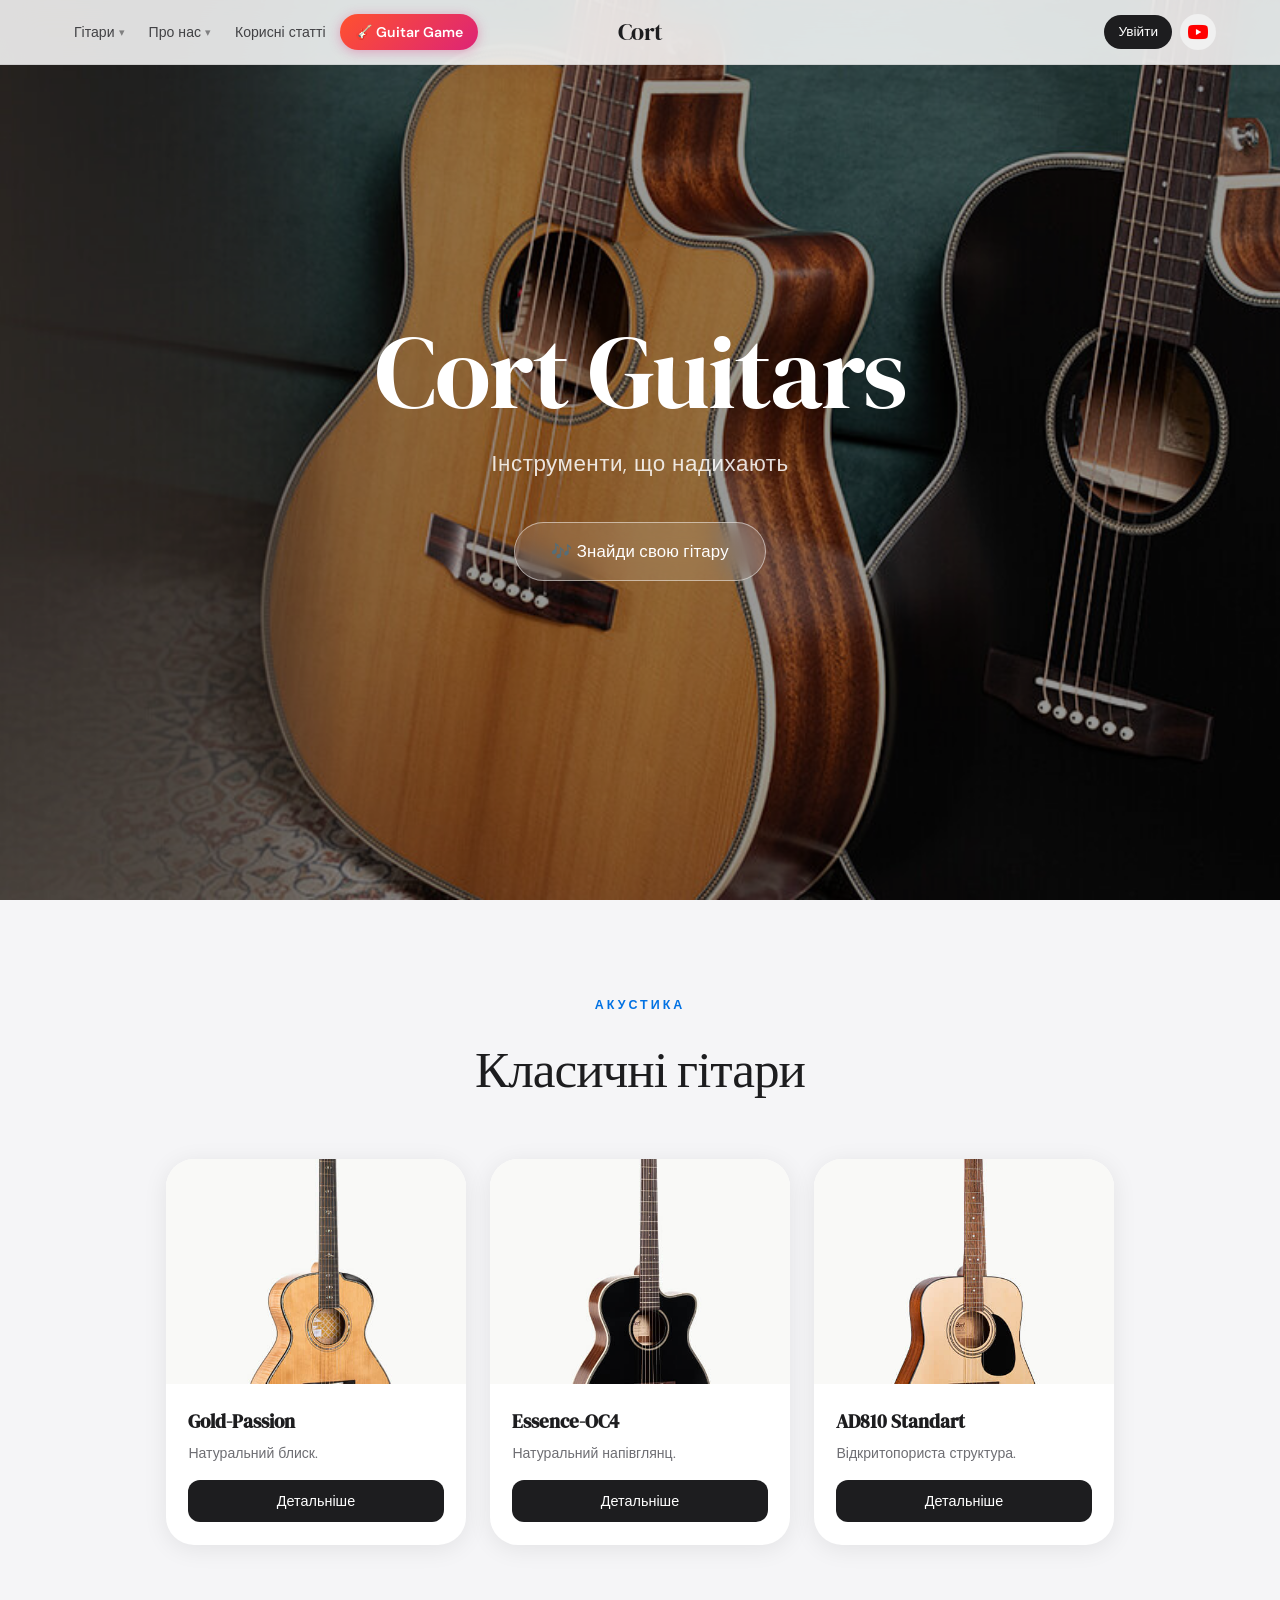
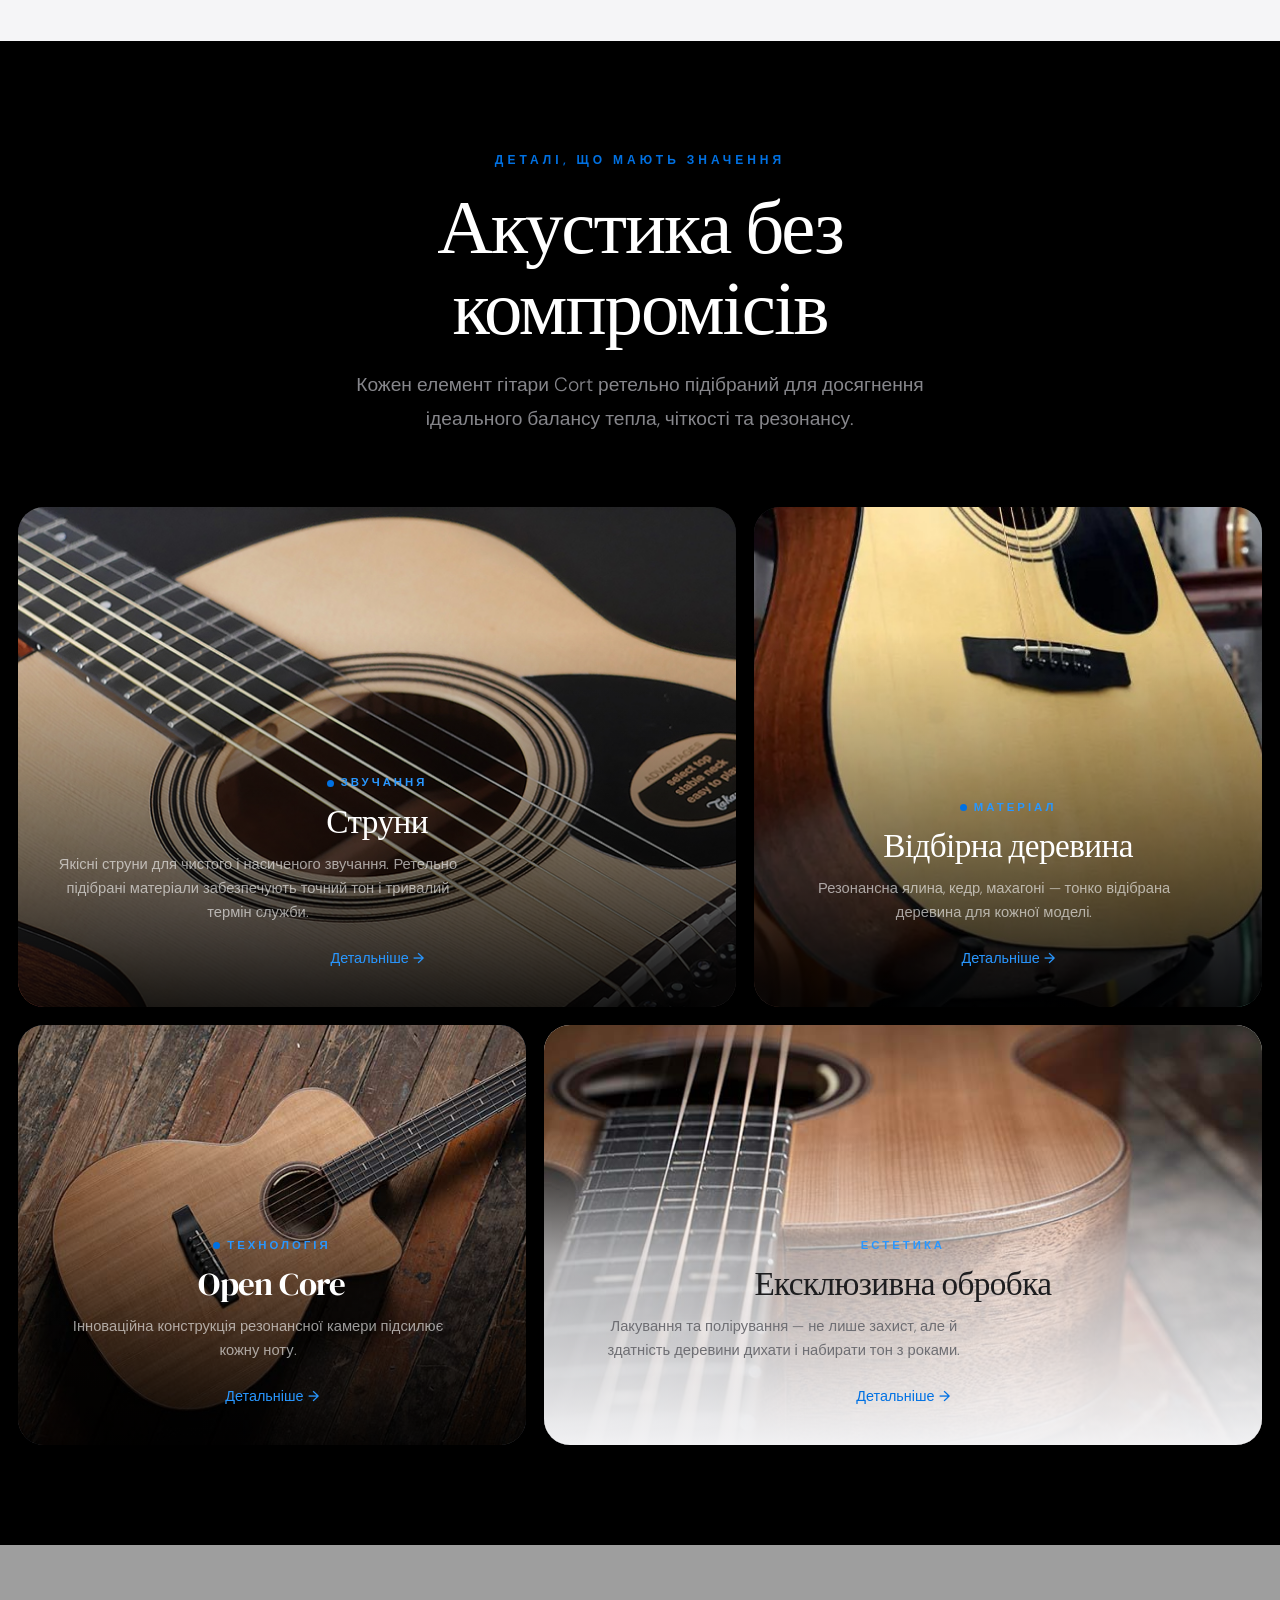
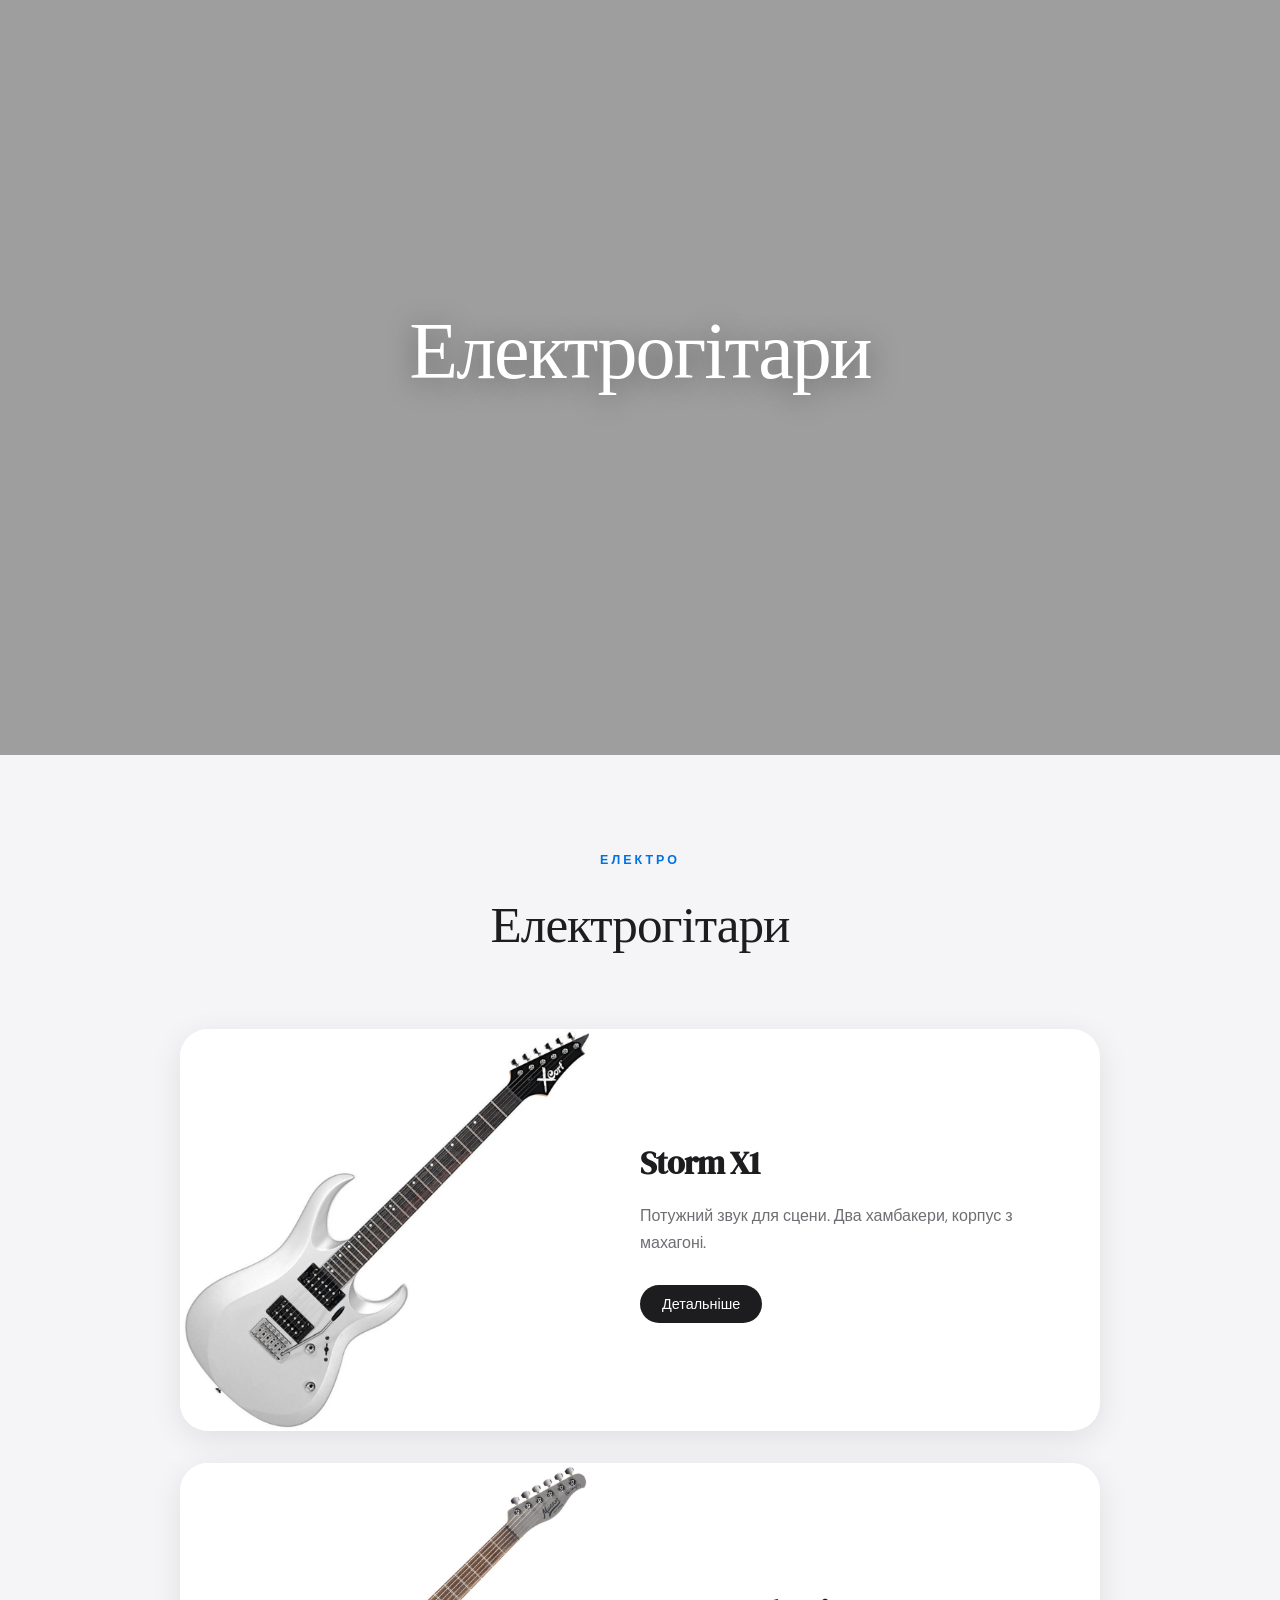
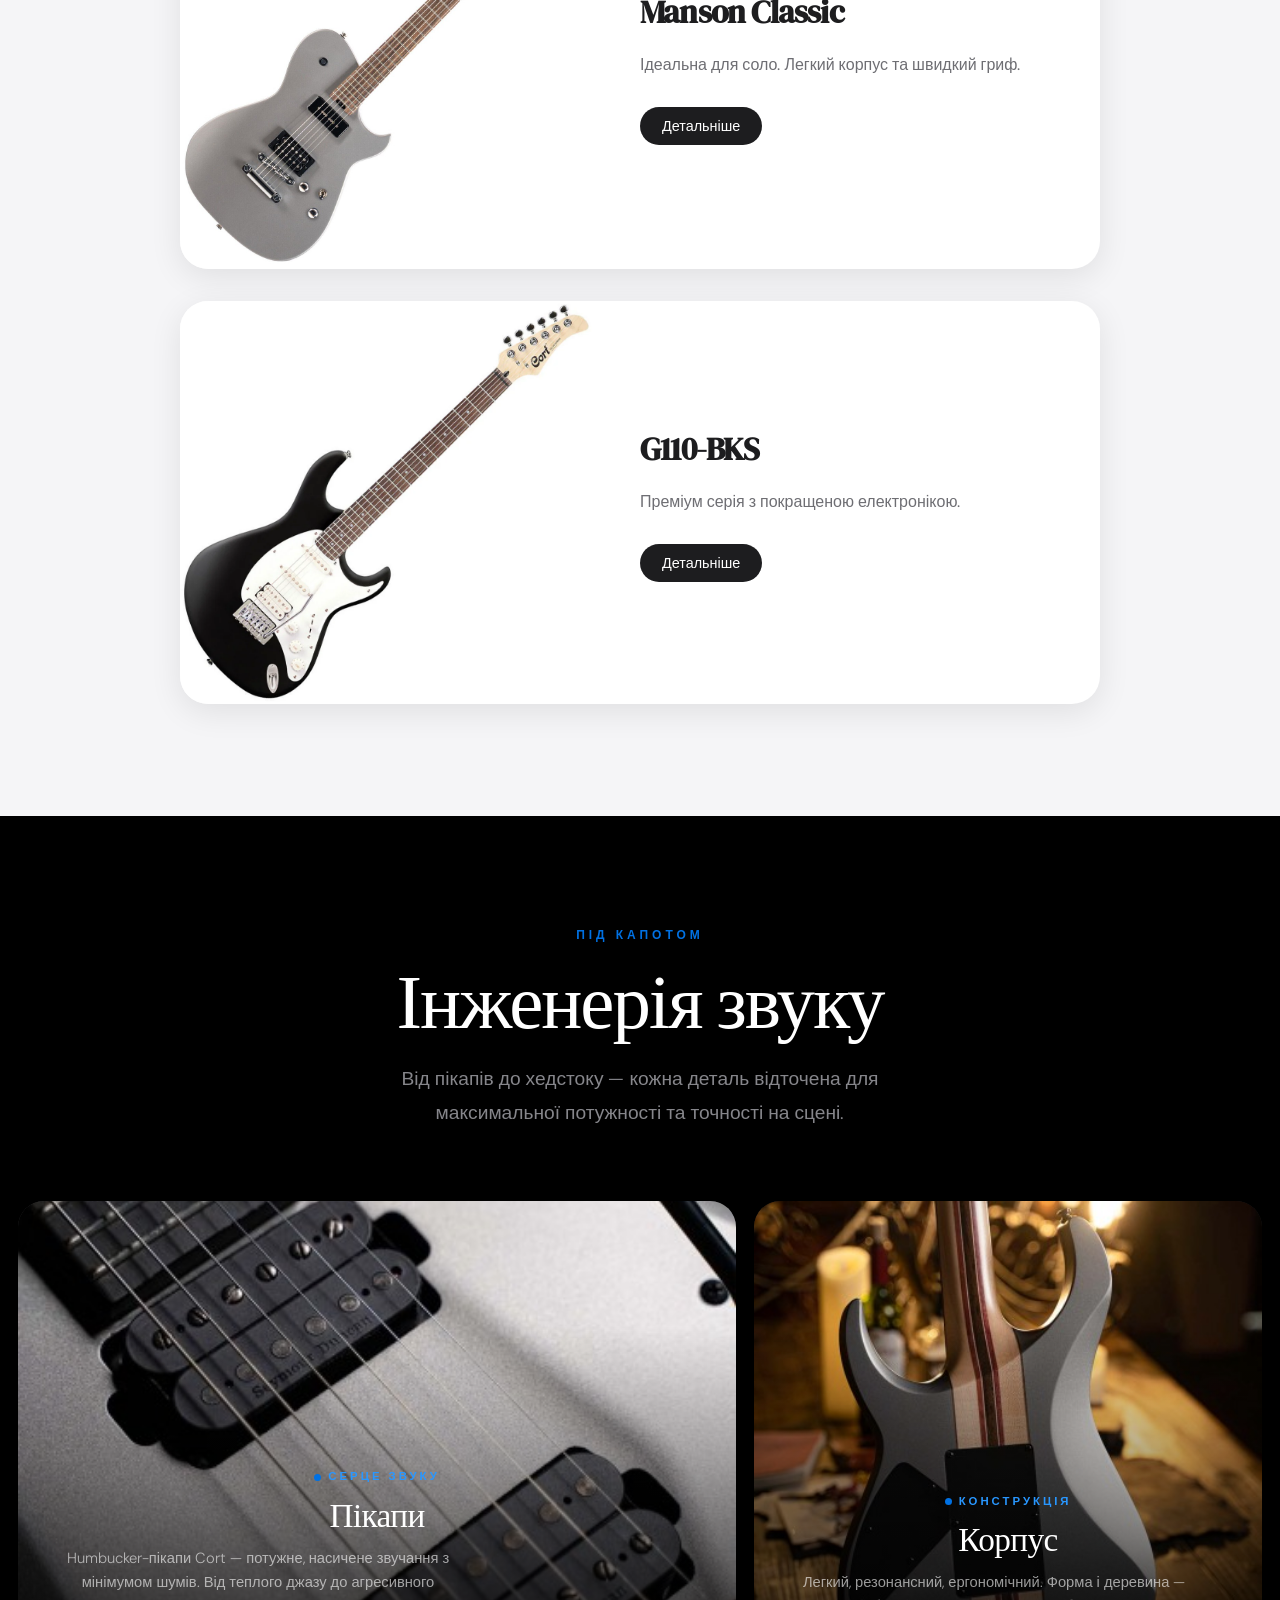
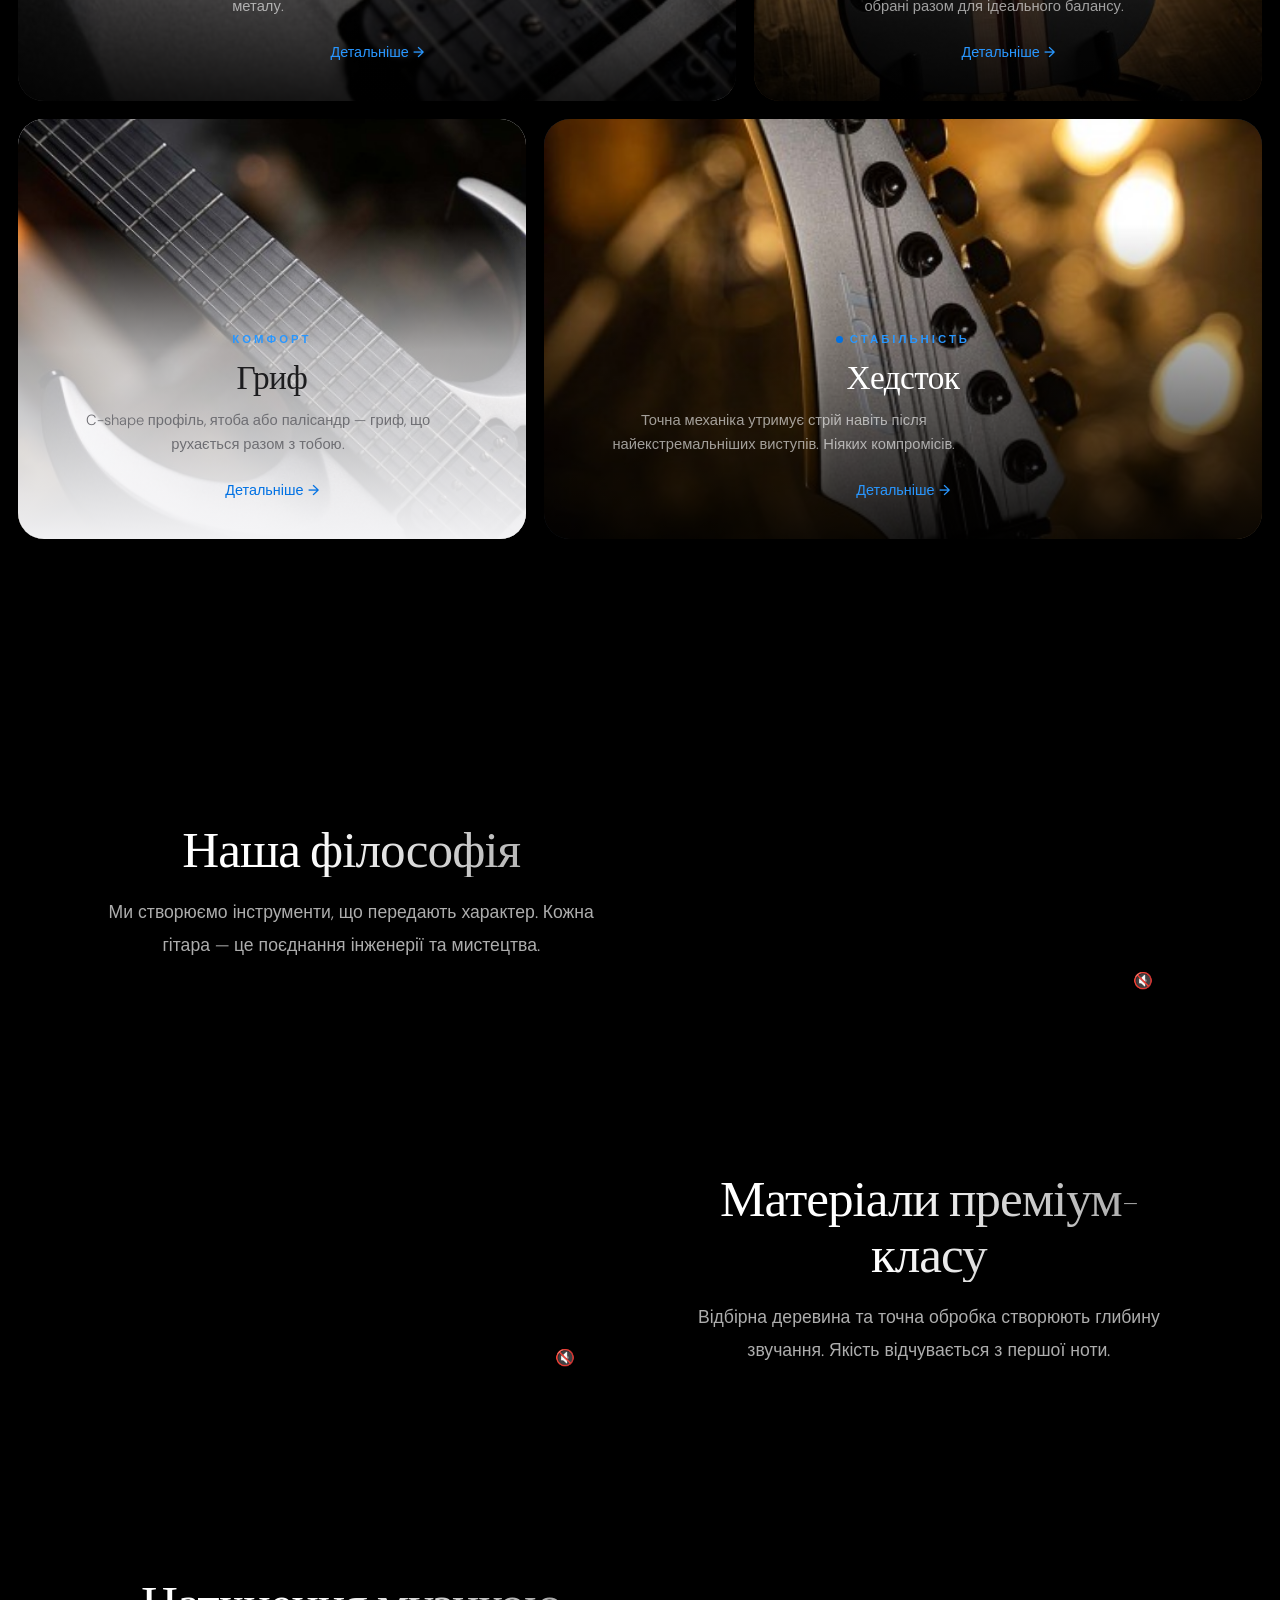
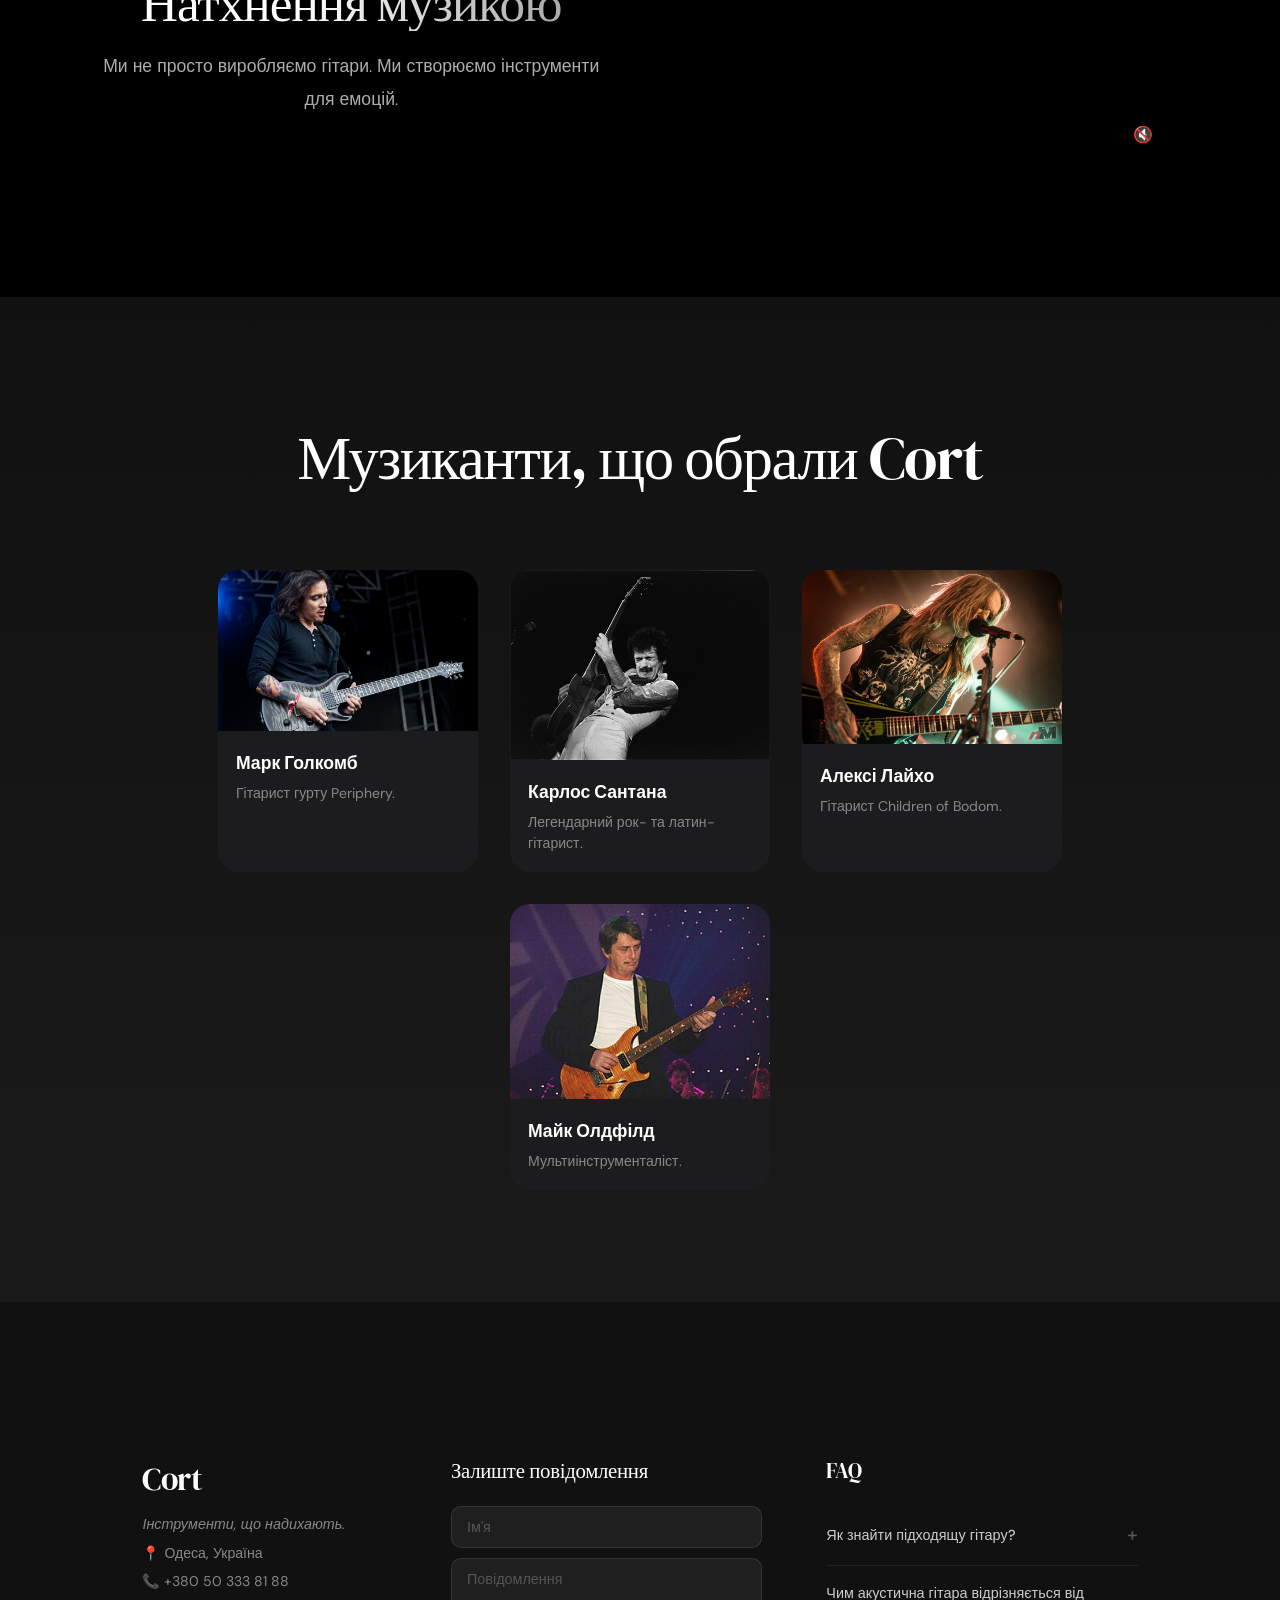
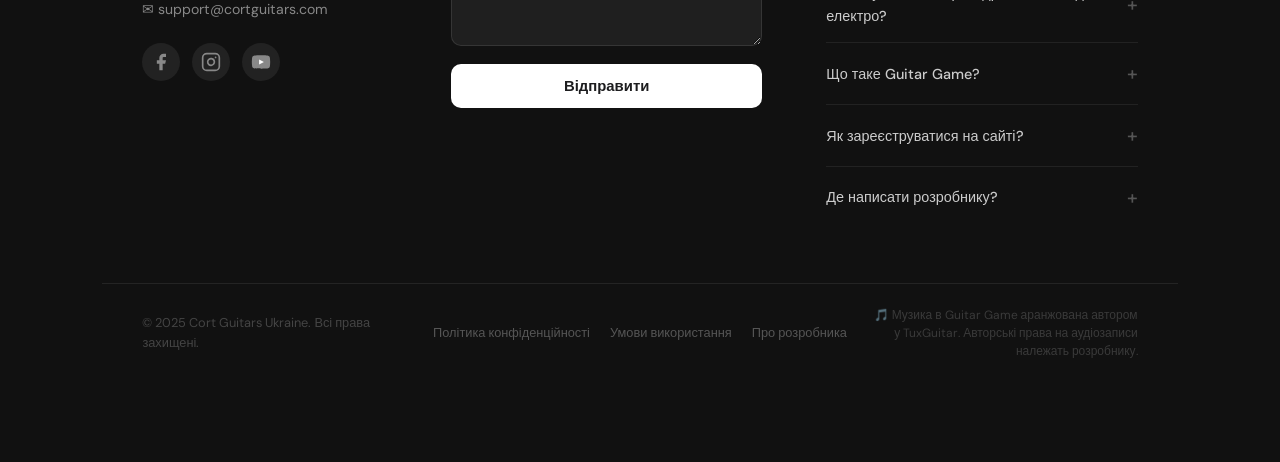
==== commit 9c504ace: "fix: Video-missing fix on Android, iOS modal img fix, feature modal fix" ====
--- a/index.html
+++ b/index.html
@@ -162,7 +162,6 @@
 <div id="featureModal" class="modal">
   <div class="modal-content">
     <span class="close">&times;</span>
-    <img id="featureModalImg" src="" alt="">
     <h3 id="featureModalTitle"></h3>
     <p id="featureModalDesc"></p>
     <video id="featureModalVideo" controls style="width:100%;margin-top:1rem;">
@@ -295,7 +294,7 @@
       <p>Ми створюємо інструменти, що передають характер. Кожна гітара — це поєднання інженерії та мистецтва.</p>
     </div>
     <div class="about-media">
-      <video src="videos/about1.mp4" autoplay muted loop playsinline></video>
+      <video autoplay muted loop playsinline preload="auto"><source src="videos/about1.mp4" type="video/mp4"></video>
       <button class="sound-toggle">&#128263;</button>
     </div>
   </div>
@@ -305,7 +304,7 @@
       <p>Відбірна деревина та точна обробка створюють глибину звучання. Якість відчувається з першої ноти.</p>
     </div>
     <div class="about-media">
-      <video src="videos/about2.mp4" autoplay muted loop playsinline></video>
+      <video autoplay muted loop playsinline preload="auto"><source src="videos/about2.mp4" type="video/mp4"></video>
       <button class="sound-toggle">&#128263;</button>
     </div>
   </div>
@@ -315,7 +314,7 @@
       <p>Ми не просто виробляємо гітари. Ми створюємо інструменти для емоцій.</p>
     </div>
     <div class="about-media">
-      <video src="videos/about3.mp4" autoplay muted loop playsinline></video>
+      <video autoplay muted loop playsinline preload="auto"><source src="videos/about3.mp4" type="video/mp4"></video>
       <button class="sound-toggle">&#128263;</button>
     </div>
   </div>
@@ -346,9 +345,7 @@
 
 <!-- FOOTER -->
 <footer id="footer">
-
   <div class="footer-top">
-
     <div class="footer-info">
       <div class="footer-logo">Cort</div>
       <p class="footer-tagline">Інструменти, що надихають.</p>
@@ -358,18 +355,11 @@
         <p>&#9993; <a href="mailto:support@cortguitars.com">support@cortguitars.com</a></p>
       </div>
       <div class="footer-socials">
-        <a href="https://www.facebook.com/CortGuitarCo/?locale=ru_RU" aria-label="Facebook">
-          <svg width="20" height="20" viewBox="0 0 24 24" fill="currentColor"><path d="M18 2h-3a5 5 0 0 0-5 5v3H7v4h3v8h4v-8h3l1-4h-4V7a1 1 0 0 1 1-1h3z"/></svg>
-        </a>
-        <a href="https://www.instagram.com/cort_guitars/" aria-label="Instagram">
-          <svg width="20" height="20" viewBox="0 0 24 24" fill="none" stroke="currentColor" stroke-width="2" stroke-linecap="round" stroke-linejoin="round"><rect x="2" y="2" width="20" height="20" rx="5" ry="5"/><path d="M16 11.37A4 4 0 1 1 12.63 8 4 4 0 0 1 16 11.37z"/><line x1="17.5" y1="6.5" x2="17.51" y2="6.5"/></svg>
-        </a>
-        <a href="https://www.youtube.com/@CortGuitarCo" target="_blank" rel="noopener" aria-label="YouTube">
-          <svg width="20" height="20" viewBox="0 0 24 24" fill="currentColor"><path d="M22.54 6.42a2.78 2.78 0 0 0-1.95-1.96C18.88 4 12 4 12 4s-6.88 0-8.59.46A2.78 2.78 0 0 0 1.46 6.42 29 29 0 0 0 1 12a29 29 0 0 0 .46 5.58 2.78 2.78 0 0 0 1.95 1.96C5.12 20 12 20 12 20s6.88 0 8.59-.46a2.78 2.78 0 0 0 1.96-1.96A29 29 0 0 0 23 12a29 29 0 0 0-.46-5.58z"/><polygon points="9.75 15.02 15.5 12 9.75 8.98 9.75 15.02" fill="#fff"/></svg>
-        </a>
-      </div>
-    </div>
-
+        <a href="#" aria-label="Facebook"><svg width="20" height="20" viewBox="0 0 24 24" fill="currentColor"><path d="M18 2h-3a5 5 0 0 0-5 5v3H7v4h3v8h4v-8h3l1-4h-4V7a1 1 0 0 1 1-1h3z"/></svg></a>
+        <a href="#" aria-label="Instagram"><svg width="20" height="20" viewBox="0 0 24 24" fill="none" stroke="currentColor" stroke-width="2" stroke-linecap="round" stroke-linejoin="round"><rect x="2" y="2" width="20" height="20" rx="5" ry="5"/><path d="M16 11.37A4 4 0 1 1 12.63 8 4 4 0 0 1 16 11.37z"/><line x1="17.5" y1="6.5" x2="17.51" y2="6.5"/></svg></a>
+        <a href="https://www.youtube.com/@CortGuitarCo" target="_blank" rel="noopener" aria-label="YouTube"><svg width="20" height="20" viewBox="0 0 24 24" fill="currentColor"><path d="M22.54 6.42a2.78 2.78 0 0 0-1.95-1.96C18.88 4 12 4 12 4s-6.88 0-8.59.46A2.78 2.78 0 0 0 1.46 6.42 29 29 0 0 0 1 12a29 29 0 0 0 .46 5.58 2.78 2.78 0 0 0 1.95 1.96C5.12 20 12 20 12 20s6.88 0 8.59-.46a2.78 2.78 0 0 0 1.96-1.96A29 29 0 0 0 23 12a29 29 0 0 0-.46-5.58z"/><polygon points="9.75 15.02 15.5 12 9.75 8.98 9.75 15.02" fill="#fff"/></svg></a>
+      </div>
+    </div>
     <div class="footer-form">
       <h3>Залиште повідомлення</h3>
       <form id="contactForm">
@@ -379,49 +369,26 @@
         <p id="formStatus" class="form-status"></p>
       </form>
     </div>
-
     <div class="footer-faq">
       <h3>FAQ</h3>
       <div class="faq-list">
-        <details class="faq-item">
-          <summary>Як знайти підходящу гітару?</summary>
-          <p>Пройди наш <a href="guitar-quiz.html">тест підбору гітари</a> — 6 запитань і ти отримаєш персональну рекомендацію з моделями Cort.</p>
-        </details>
-        <details class="faq-item">
-          <summary>Чим акустична гітара відрізняється від електро?</summary>
-          <p>Акустична не потребує підсилювача — ідеальна для дому та вулиці. Електрогітара підходить для сцени та складних стилів, але потребує підсилювач.</p>
-        </details>
-        <details class="faq-item">
-          <summary>Що таке Guitar Game?</summary>
-          <p>Ритм-гра прямо у браузері. Треба влучати в ноти в такт музиці. Доступна після входу в акаунт, є кілька рівнів і таблиця рекордів.</p>
-        </details>
-        <details class="faq-item">
-          <summary>Як зареєструватися на сайті?</summary>
-          <p>Натисни «Увійти» у верхній панелі. Реєстрація і вхід — на одній сторінці, просто введи email та пароль.</p>
-        </details>
-        <details class="faq-item">
-          <summary>Де написати розробнику?</summary>
-          <p>Заповни форму поруч (потрібен акаунт), або напиши на <a href="mailto:support@cortguitars.com">support@cortguitars.com</a>.</p>
-        </details>
-      </div>
-    </div>
-
-  </div>
-
+        <details class="faq-item"><summary>Як знайти підходящу гітару?</summary><p>Пройди наш <a href="guitar-quiz.html">тест підбору гітари</a> — 6 запитань і ти отримаєш персональну рекомендацію.</p></details>
+        <details class="faq-item"><summary>Чим акустична гітара відрізняється від електро?</summary><p>Акустична не потребує підсилювача — ідеальна для дому та вулиці. Електрогітара підходить для сцени та складних стилів.</p></details>
+        <details class="faq-item"><summary>Що таке Guitar Game?</summary><p>Ритм-гра прямо у браузері. Доступна після входу в акаунт, є кілька рівнів і таблиця рекордів.</p></details>
+        <details class="faq-item"><summary>Як зареєструватися на сайті?</summary><p>Натисни «Увійти» у верхній панелі. Реєстрація і вхід — на одній сторінці.</p></details>
+        <details class="faq-item"><summary>Де написати розробнику?</summary><p>Заповни форму поруч (потрібен акаунт), або напиши на <a href="mailto:support@cortguitars.com">support@cortguitars.com</a>.</p></details>
+      </div>
+    </div>
+  </div>
   <div class="footer-bottom">
-    <div class="footer-bottom-left">
-      <span>&copy; 2025 Cort Guitars Ukraine. Всі права захищені.</span>
-    </div>
+    <div class="footer-bottom-left"><span>&copy; 2025 Cort Guitars Ukraine. Всі права захищені.</span></div>
     <div class="footer-bottom-center">
       <a href="privacy.html">Політика конфіденційності</a>
       <a href="terms.html">Умови використання</a>
       <a href="about-developer.html">Про розробника</a>
     </div>
-    <div class="footer-bottom-right">
-      <span>&#127925; Музика в Guitar Game аранжована автором у TuxGuitar. Авторські права на аудіозаписи належать розробнику.</span>
-    </div>
-  </div>
-
+    <div class="footer-bottom-right"><span>&#127925; Музика в Guitar Game аранжована автором у TuxGuitar. Авторські права на аудіозаписи належать розробнику.</span></div>
+  </div>
 </footer>
 
 <!-- FIREBASE COMPAT (для footer.js) -->
--- a/css/style.css
+++ b/css/style.css
@@ -143,8 +143,7 @@
   transition: transform 0.25s;
 }
 
-.nav-dropdown:hover .nav-dropdown-trigger::after,
-.nav-dropdown.open    .nav-dropdown-trigger::after {
+.nav-dropdown.open .nav-dropdown-trigger::after {
   transform: rotate(180deg);
 }
 
@@ -166,12 +165,12 @@
 }
 
 @keyframes dropIn {
-  from { opacity: 0; transform: translateX(-50%) translateY(-8px); }
+  from { opacity: 0; transform: translateX(-50%) translateY(-6px); }
   to   { opacity: 1; transform: translateX(-50%) translateY(0); }
 }
 
-.nav-dropdown:hover .nav-dropdown-menu,
-.nav-dropdown.open   .nav-dropdown-menu {
+/* Dropdown відкривається тільки кліком (JS toggle .open) */
+.nav-dropdown.open .nav-dropdown-menu {
   display: block;
 }
 
@@ -578,12 +577,12 @@
   max-height: 90vh;
   overflow-y: auto;
   box-shadow: 0 40px 100px rgba(0,0,0,0.3);
-  animation: modalIn 0.3s cubic-bezier(.34,1.56,.64,1);
+  animation: modalIn 0.3s ease;
 }
 
 @keyframes modalIn {
-  from { transform: scale(0.92) translateY(20px); opacity: 0; }
-  to   { transform: scale(1)    translateY(0);    opacity: 1; }
+  from { opacity: 0; transform: translateY(12px); }
+  to   { opacity: 1; transform: translateY(0); }
 }
 
 .modal-content img {
@@ -695,9 +694,9 @@
   border-radius: var(--radius-lg);
   overflow: hidden;
   box-shadow: 0 8px 32px rgba(0,0,0,0.09);
-  transform: translateY(40px);
+  transform: translateY(20px);
   opacity: 0;
-  transition: opacity 0.7s ease, transform 0.7s ease, box-shadow var(--transition);
+  transition: opacity 0.5s ease, transform 0.5s ease, box-shadow var(--transition);
 }
 
 .electric-card.visible { transform: translateY(0); opacity: 1; }
@@ -871,8 +870,8 @@
 
 .reveal {
   opacity: 0;
-  transform: translateY(50px);
-  transition: opacity 0.8s ease-out, transform 0.8s ease-out;
+  transform: translateY(20px);
+  transition: opacity 0.5s ease, transform 0.5s ease;
 }
 .reveal.active { opacity: 1; transform: translateY(0); }
 
@@ -1007,13 +1006,22 @@
 
   .nav-left {
     display: none;
+    position: absolute;
+    top: 100%;
+    left: 0;
+    right: 0;
+    width: 100%;
     flex-direction: column;
     align-items: stretch;
     gap: 0;
     padding: 0;
+    background: rgba(255,255,255,0.97);
+    backdrop-filter: blur(24px);
+    -webkit-backdrop-filter: blur(24px);
     border-top: 1px solid rgba(0,0,0,0.08);
-    width: 100%;
-    order: 3;
+    border-bottom: 1px solid rgba(0,0,0,0.1);
+    box-shadow: 0 8px 30px rgba(0,0,0,0.12);
+    z-index: 998;
   }
 
   .nav-left.open { display: flex; }
@@ -1170,8 +1178,8 @@
   margin-bottom: 1rem;
   display: block;
   opacity: 0;
-  transform: translateY(18px);
-  transition: opacity 0.65s ease, transform 0.65s ease;
+  transform: translateY(20px);
+  transition: opacity 0.5s ease, transform 0.5s ease;
 }
 
 .apple-section-header h2 {
@@ -1183,8 +1191,8 @@
   color: #fff;
   margin-bottom: 1.2rem;
   opacity: 0;
-  transform: translateY(28px);
-  transition: opacity 0.75s 0.08s ease, transform 0.75s 0.08s ease;
+  transform: translateY(20px);
+  transition: opacity 0.5s ease, transform 0.5s ease;
 }
 
 .apple-section-header p {
@@ -1195,8 +1203,8 @@
   max-width: 600px;
   margin: 0 auto;
   opacity: 0;
-  transform: translateY(18px);
-  transition: opacity 0.65s 0.18s ease, transform 0.65s 0.18s ease;
+  transform: translateY(20px);
+  transition: opacity 0.5s ease, transform 0.5s ease;
 }
 
 .apple-section-header.in-view .section-eyebrow,
@@ -1222,20 +1230,17 @@
   overflow: hidden;
   position: relative;
   opacity: 0;
-  transform: translateY(48px) scale(0.97);
-  transition: opacity 0.7s ease, transform 0.7s ease, box-shadow 0.3s ease;
+  transform: translateY(20px);
+  transition: opacity 0.5s ease, transform 0.5s ease, box-shadow 0.3s ease;
   cursor: pointer;
 }
 
 .bento-cell.in-view {
   opacity: 1;
-  transform: translateY(0) scale(1);
-}
-
-.bento-cell:nth-child(1) { transition-delay: 0s;    }
-.bento-cell:nth-child(2) { transition-delay: 0.09s; }
-.bento-cell:nth-child(3) { transition-delay: 0.09s; }
-.bento-cell:nth-child(4) { transition-delay: 0.18s; }
+  transform: translateY(0);
+}
+
+/* delays removed — uniform animation */
 
 /* Hover border glow */
 .bento-cell::after {
@@ -1366,14 +1371,11 @@
   border-radius: 50%;
   background: #0071e3;
   margin-right: 7px;
-  animation: dotPulse 2.2s ease-in-out infinite;
+  /* no animation */
   vertical-align: middle;
 }
 
-@keyframes dotPulse {
-  0%, 100% { opacity: 1; transform: scale(1);   }
-  50%       { opacity: 0.4; transform: scale(1.5); }
-}
+
 
 
 /* ── Адаптив bento ── */
